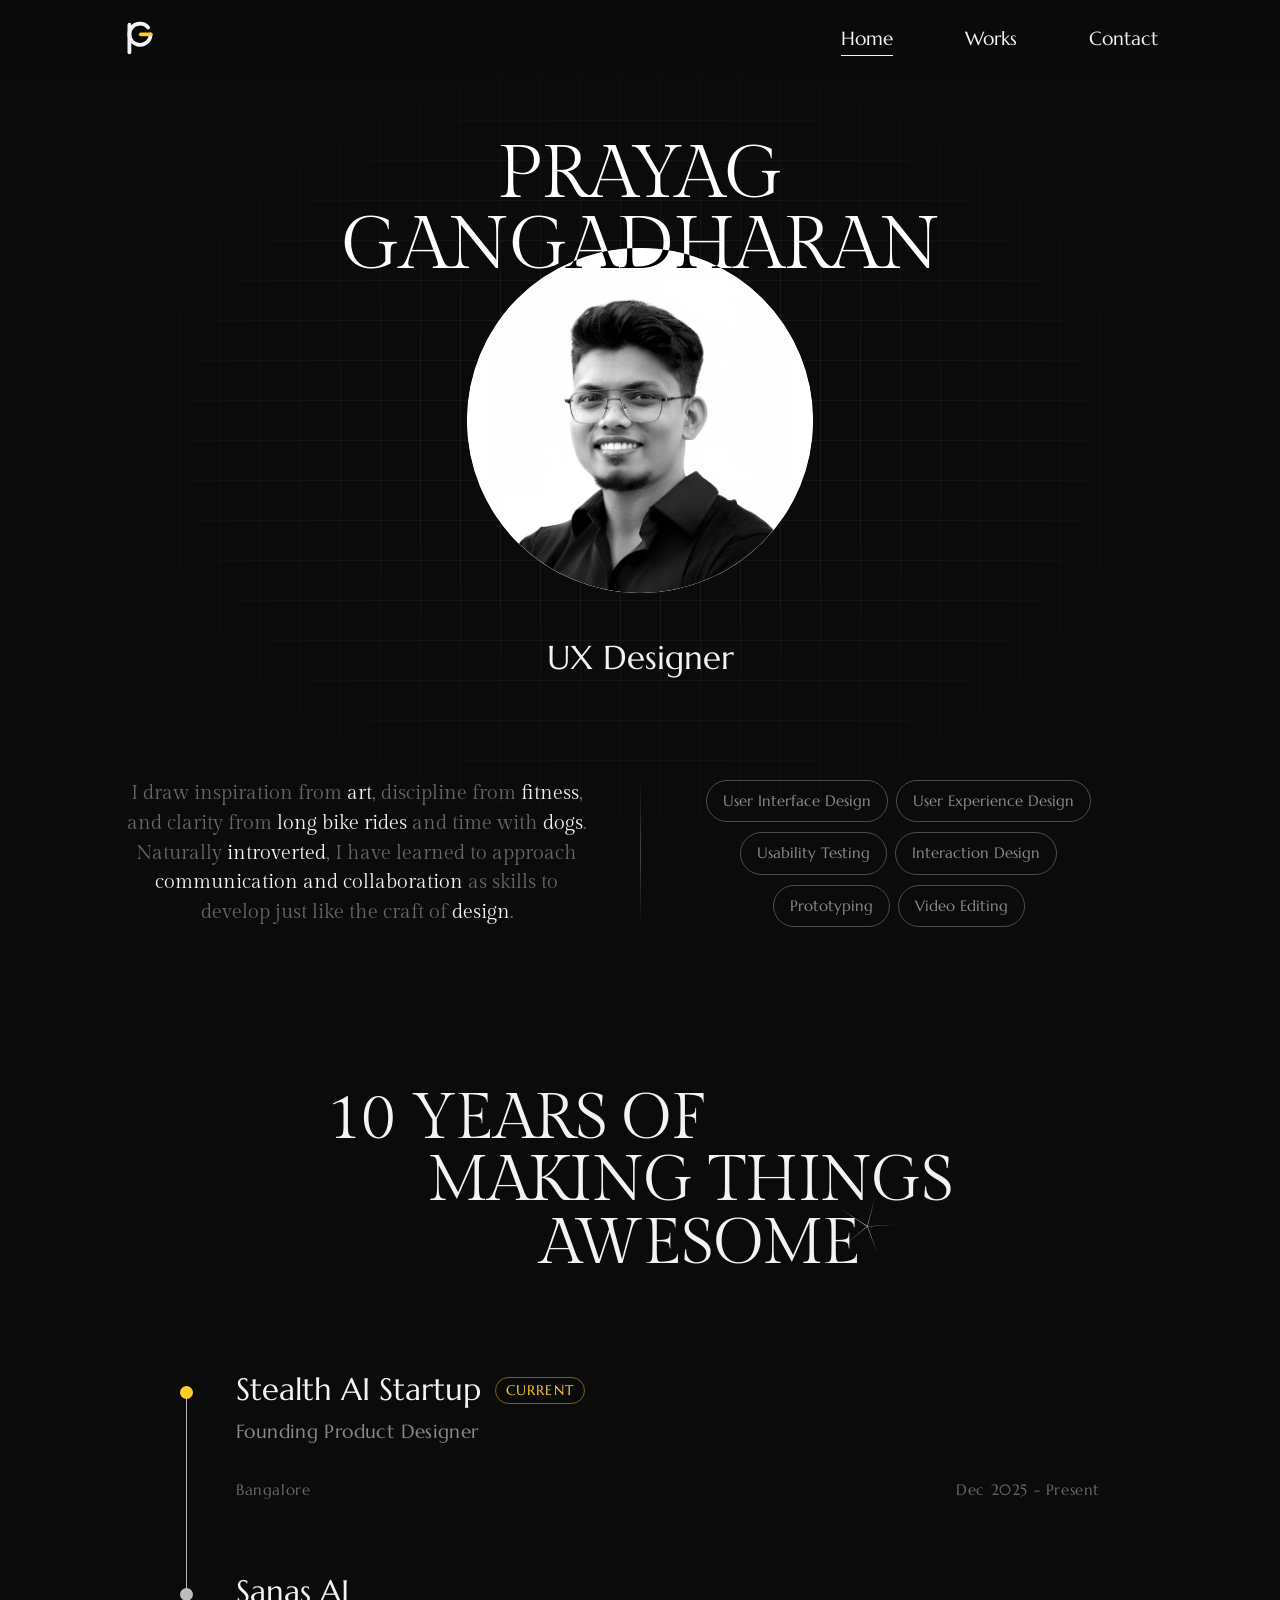
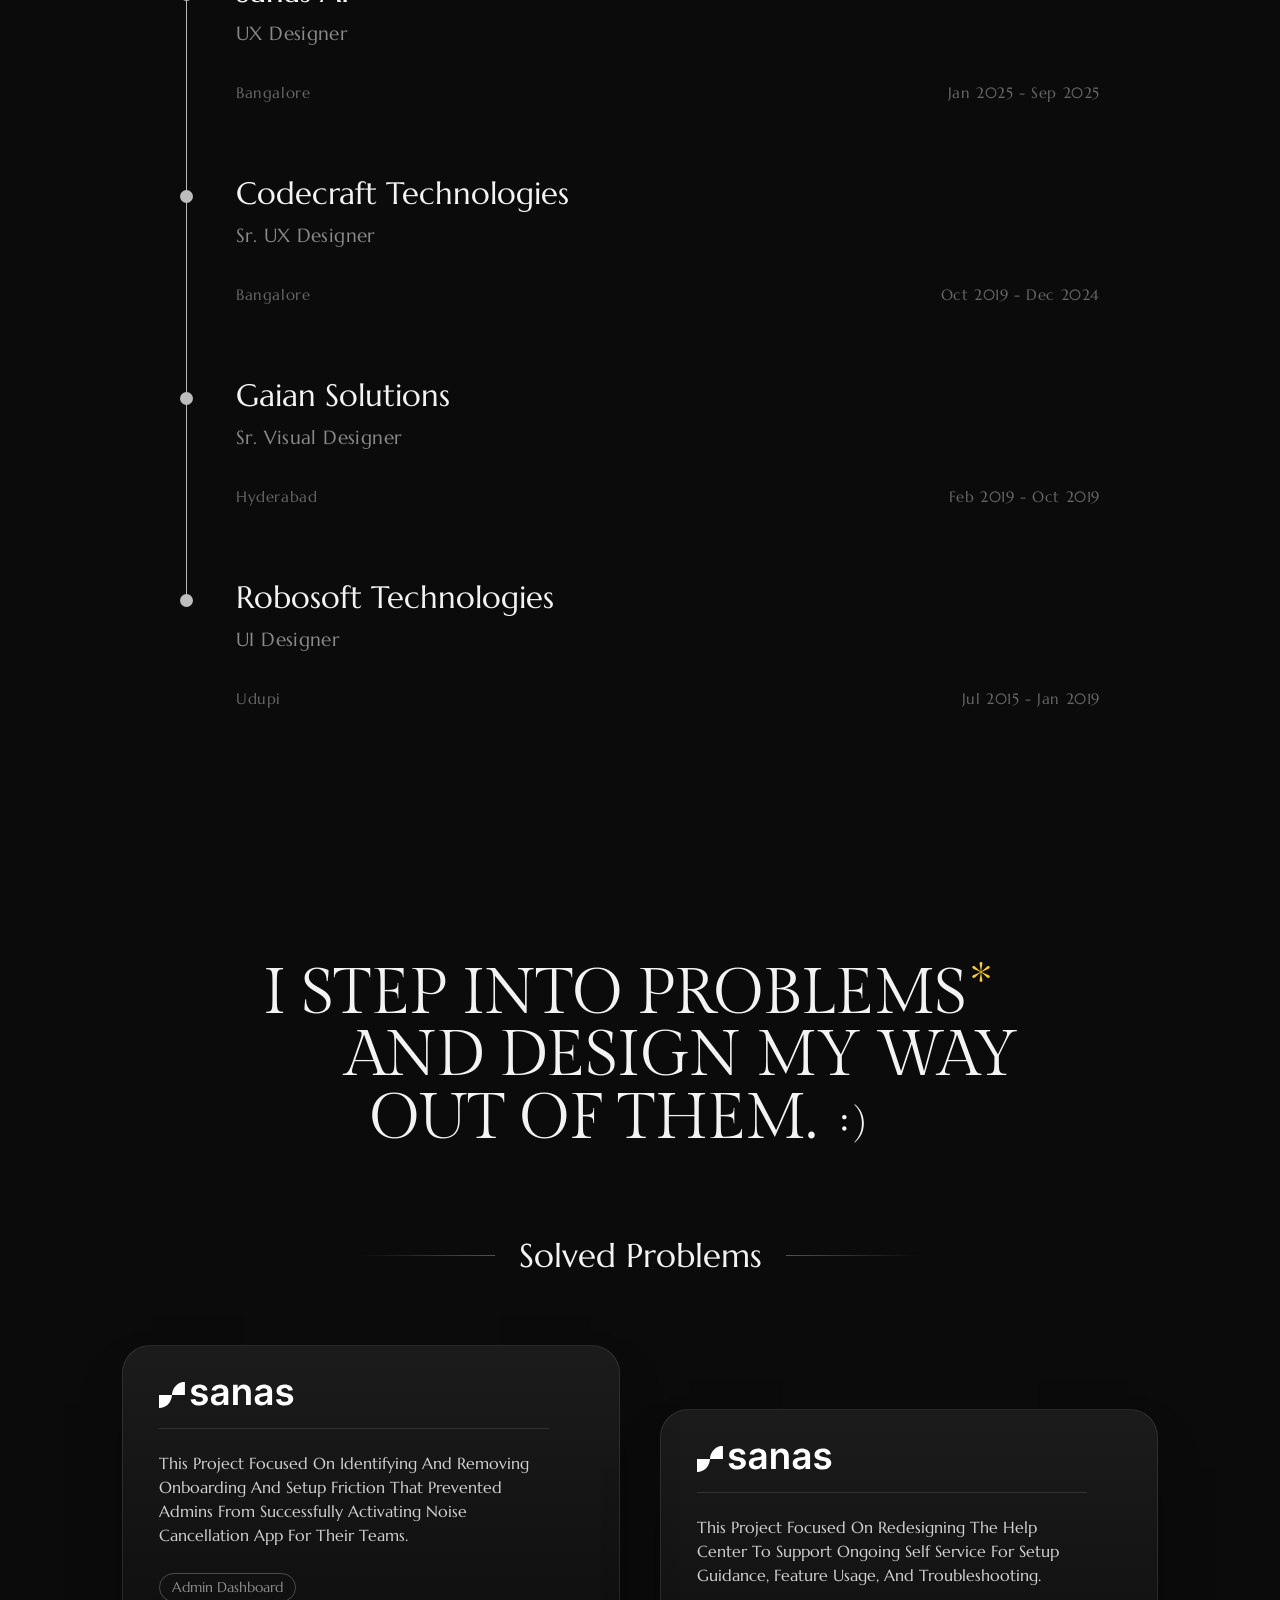
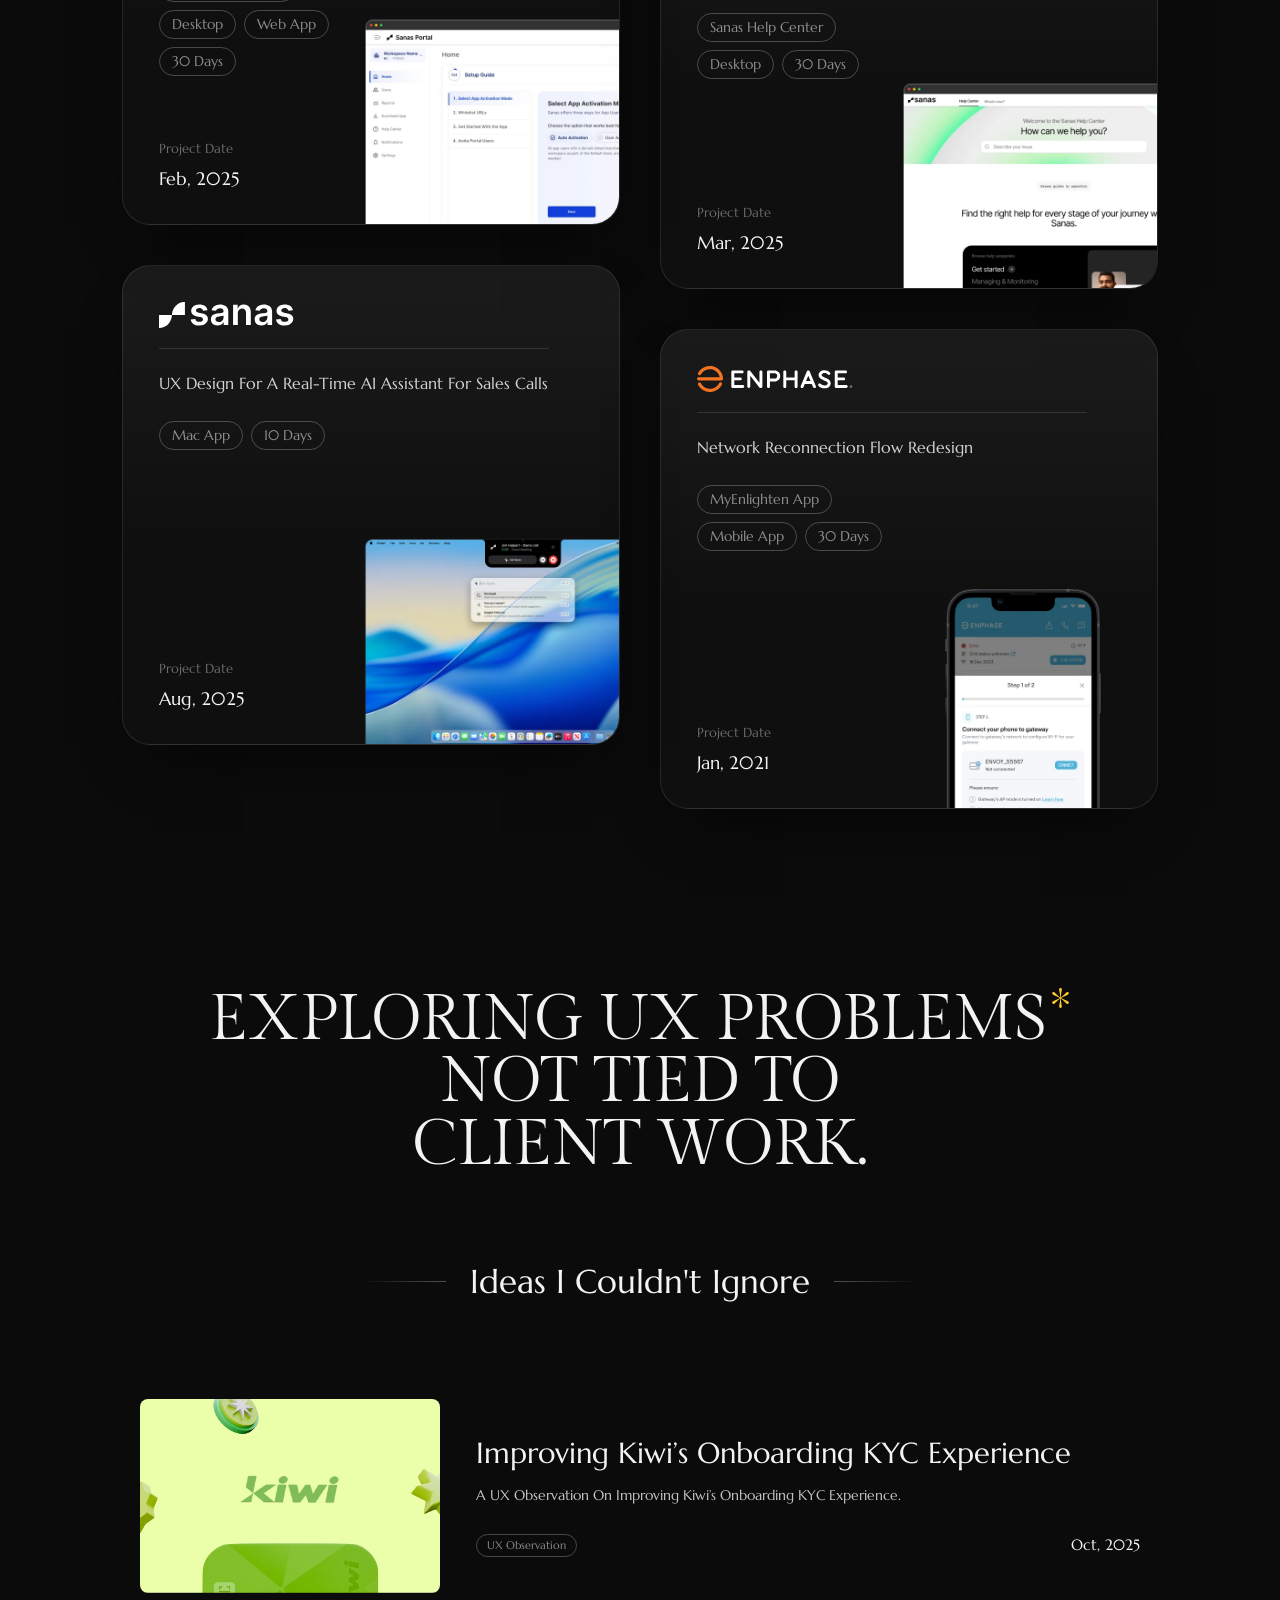
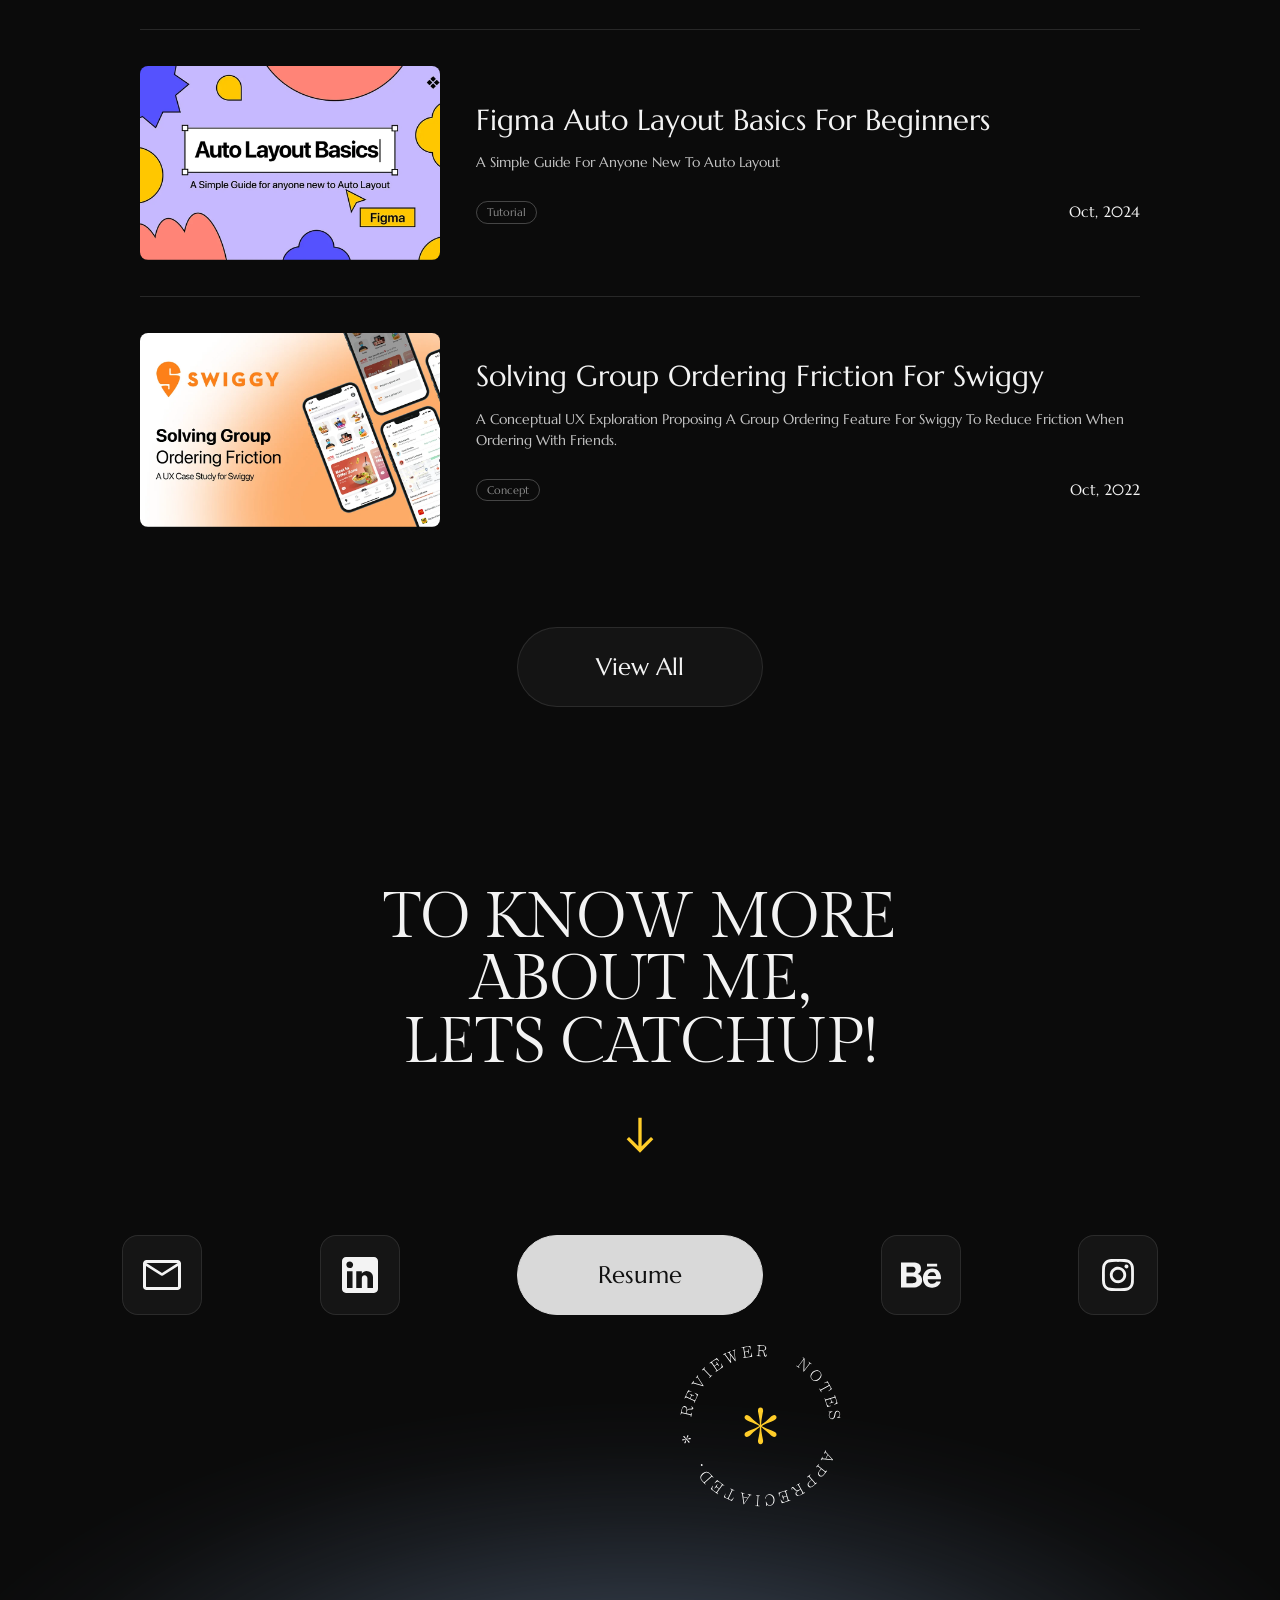
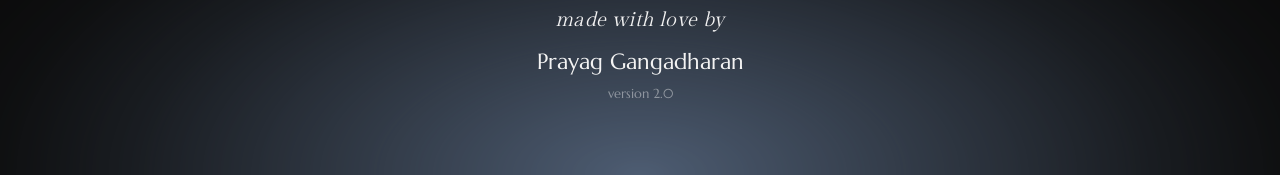
==== index.html @ b457403d "Apply Loop brand: nav logo, favicon and design tokens - Replace the "PG" text in the nav with the Lo" ====
<!DOCTYPE html>
<html lang="en">
<head>
  <meta charset="UTF-8">
  <script>document.documentElement.classList.add("js")</script>
  <meta name="viewport" content="width=device-width, initial-scale=1">
  <title>Prayag Gangadharan — UX Designer</title>
  <meta name="description" content="Prayag Gangadharan — UX designer with 10 years of experience designing AI, SaaS, energy and consumer products.">
  <meta property="og:title" content="Prayag Gangadharan — UX Designer">
  <meta property="og:description" content="I step into problems and design my way out of them.">
  <meta property="og:image" content="assets/img/profile-color.webp">
  <meta name="theme-color" content="#0b0b0b">
  <link rel="icon" href="assets/brand/favicon.svg" type="image/svg+xml">
  <link rel="icon" href="assets/brand/favicon-32.png" sizes="32x32" type="image/png">
  <link rel="apple-touch-icon" href="assets/brand/apple-touch-icon.png">
  <link rel="preconnect" href="https://fonts.googleapis.com">
  <link rel="preconnect" href="https://fonts.gstatic.com" crossorigin>
  <link rel="stylesheet" href="https://fonts.googleapis.com/css2?family=Gilda+Display&family=Marcellus&display=swap">
  <link rel="stylesheet" href="styles.css?v=11">
</head>
<body>
  <a class="skip-link" href="#main">Skip to content</a>

  <!-- ========== NAV ========== -->
  <header class="nav" id="top">
    <div class="nav__inner">
      <a class="nav__logo" href="#top" aria-label="Prayag Gangadharan, back to top"><svg viewBox="15 22.5 170 170" aria-hidden="true" focusable="false"><path class="loop" d="M138.3 57.9 A50 50 0 1 0 150 90"/><path class="bar" d="M150 90 H104"/><path class="loop" d="M50 45 V175"/></svg></a>
      <nav class="nav__links" aria-label="Primary">
        <a href="#top">Home</a>
        <a href="#works">Works</a>
        <a href="#contact">Contact</a>
      </nav>
      <button class="nav__toggle" aria-expanded="false" aria-controls="mobile-menu" aria-label="Open menu">
        <img class="icon-open" src="assets/icons/hamburger.svg" alt="" width="24" height="24">
        <img class="icon-close" src="assets/icons/close.svg" alt="" width="24" height="24">
      </button>
    </div>
    <nav class="nav__menu" id="mobile-menu" aria-label="Mobile">
      <a href="#top">Home</a>
      <a href="#works">Works</a>
      <a href="#contact">Contact</a>
    </nav>
  </header>

  <main id="main">
    <!-- ========== HERO ========== -->
    <section class="hero">
      <h1 class="hero__name"><span>Prayag</span> <span>Gangadharan</span></h1>
      <div class="hero__photo">
        <img class="photo-bw" src="assets/img/profile-bw.webp" alt="Portrait of Prayag Gangadharan" width="720" height="720">
        <img class="photo-color" src="assets/img/profile-color.webp" alt="" width="720" height="720" aria-hidden="true">
      </div>
      <p class="hero__role">UX Designer</p>

      <div class="hero__about">
        <p class="hero__bio reveal"></p>
        <ul class="hero__skills reveal" aria-label="Skills"></ul>
      </div>
    </section>

    <!-- ========== EXPERIENCE ========== -->
    <section class="experience" aria-labelledby="exp-title">
      <h2 class="display display--stagger reveal" id="exp-title">
        <span class="l1"><span class="ten">10<img class="ten__circle" src="assets/icons/circle-highlight.svg" alt="" aria-hidden="true"></span> Years of</span>
        <span class="l2">Making Things</span>
        <span class="l3">Awesome<img class="sparkle" src="assets/icons/sparkle.svg" alt="" aria-hidden="true"></span>
      </h2>

      <ol class="timeline"></ol>
    </section>

    <!-- ========== WORKS ========== -->
    <section class="works" id="works" aria-labelledby="works-title">
      <p class="display display--stagger display--problems reveal" aria-hidden="true">
        <span class="l1">I Step Into Problems<img class="asterisk" src="assets/icons/asterisk.svg" alt=""></span>
        <span class="l2">And Design My Way</span>
        <span class="l3">Out of Them. <img class="smiley" src="assets/icons/smiley.svg" alt=""></span>
      </p>

      <h2 class="section-title reveal" id="works-title">Solved Problems</h2>

      <div class="cards"></div>
    </section>

    <!-- ========== IDEAS ========== -->
    <section class="ideas" aria-labelledby="ideas-title">
      <p class="display reveal" aria-hidden="true">
        <span>Exploring UX Problems<img class="asterisk" src="assets/icons/asterisk.svg" alt=""></span>
        <span>Not Tied To</span>
        <span>Client Work.</span>
      </p>

      <h2 class="section-title reveal" id="ideas-title">Ideas I Couldn't Ignore</h2>

      <ul class="articles"></ul>

      <a class="pill pill--dark view-all reveal" href="https://medium.com/@prayagv1" target="_blank" rel="noopener">View All</a>
    </section>

    <!-- ========== CONTACT ========== -->
    <section class="contact" id="contact" aria-labelledby="contact-title">
      <h2 class="display reveal" id="contact-title">
        <span>To Know More</span>
        <span>About Me,</span>
        <span>Lets Catchup!</span>
      </h2>
      <img class="contact__arrow" src="assets/icons/arrow-down.svg" alt="" aria-hidden="true" width="50" height="105">

      <div class="contact__links reveal">
        <a class="social" href="mailto:career.prayag@gmail.com" aria-label="Email">
          <img src="assets/icons/mail.svg" alt=""><img class="hover" src="assets/icons/mail-hover.svg" alt="">
        </a>
        <a class="social" href="https://www.linkedin.com/in/prayagv1/" target="_blank" rel="noopener" aria-label="LinkedIn">
          <img src="assets/icons/linkedin.svg" alt=""><img class="hover" src="assets/icons/linkedin-hover.svg" alt="">
        </a>
        <a class="pill pill--light resume" href="assets/Prayag-Gangadharan-Resume.pdf" target="_blank" rel="noopener">Resume</a>
        <a class="social" href="https://www.behance.net/prayagv1" target="_blank" rel="noopener" aria-label="Behance">
          <img src="assets/icons/behance.svg" alt=""><img class="hover" src="assets/icons/behance-hover.svg" alt="">
        </a>
        <a class="social" href="https://www.instagram.com/prayagv1/" target="_blank" rel="noopener" aria-label="Instagram">
          <img src="assets/icons/instagram.svg" alt=""><img class="hover" src="assets/icons/instagram-hover.svg" alt="">
        </a>
      </div>

      <a class="reviewer" href="https://forms.gle/E69Ri9PVbm77tHif6" target="_blank" rel="noopener" aria-label="Leave reviewer notes">
        <img class="reviewer__ring" src="assets/icons/reviewer-notes.svg" alt="">
        <img class="reviewer__star" src="assets/icons/asterisk-badge.svg" alt="">
      </a>
    </section>
  </main>

  <!-- ========== FOOTER ========== -->
  <footer class="footer">
    <div class="footer__glow" aria-hidden="true"></div>
    <p class="footer__love">made with love by</p>
    <p class="footer__name">Prayag Gangadharan</p>
    <p class="footer__version">version 1.9</p>
  </footer>

  <script src="content/site.js?v=mwf2tlqj" defer></script>
  <script src="home.js?v=2" defer></script>
  <script src="analytics.js?v=1" defer></script>
  <script src="script.js?v=7" defer></script>
</body>
</html>
---- styles.css ----
/* ==========================================================
   Prayag Gangadharan — Portfolio
   Fonts: Gilda Display (display / serif), Marcellus (UI / body)
   ========================================================== */

/* Fonts: Gilda Display (display serif) + Marcellus (sans), free from Google Fonts — loaded in index.html */

:root {
  --bg: #0b0b0b;
  --text: #f3f3f3;
  --muted: rgba(243, 243, 243, 0.55);
  --faint: rgba(243, 243, 243, 0.4);
  --line: rgba(243, 243, 243, 0.12);
  --card: rgba(243, 243, 243, 0.04);
  --accent: #ffcd29;

  --serif: "Gilda Display", "Times New Roman", Georgia, serif;
  --sans: "Marcellus", "Optima", "Candara", "Segoe UI", sans-serif;

  --max: 1132px;
  --pad: clamp(20px, 5vw, 48px);
  --display: clamp(30px, 4.9vw, 70px);
  --ease: cubic-bezier(.22, .61, .36, 1);

  /* Brand tokens — from the Prayag Gangadharan design system */
  --label: 14px;          /* type: label */
  --radius-sm: 8px;
  --radius-md: 16px;
  --radius-icon: 24%;
  --radius-pill: 999px;
  --stroke-mark: 14;      /* Loop stroke, 64px+ */
  --stroke-mark-32: 18;   /* Loop stroke at ~32px (nav) */
}

*, *::before, *::after { box-sizing: border-box; }
html { scroll-behavior: smooth; scroll-padding-top: 90px; -webkit-text-size-adjust: 100%; }
body {
  margin: 0;
  background-color: var(--bg);
  color: var(--text);
  font-family: var(--sans);
  font-size: 16px;
  line-height: 1.5;
  -webkit-font-smoothing: antialiased;
  overflow-x: hidden;
  overflow-x: clip;
}
main { overflow-x: clip; }
img { display: block; max-width: 100%; height: auto; }
a { color: inherit; text-decoration: none; }
ul, ol { list-style: none; margin: 0; padding: 0; }
h1, h2, h3, p { margin: 0; font-weight: 400; }
:focus-visible { outline: 2px solid var(--accent); outline-offset: 4px; border-radius: var(--radius-sm); }

.skip-link {
  position: absolute; left: 16px; top: -60px; z-index: 100;
  background: var(--text); color: var(--bg); padding: 8px 14px; border-radius: var(--radius-sm);
}
.skip-link:focus { top: 16px; }

/* ---------- Shared pieces ---------- */
.display {
  font-family: var(--serif);
  font-size: var(--display);
  line-height: 1;
  text-transform: uppercase;
  text-align: center;
  letter-spacing: -0.01em;
}
.display > span { display: block; white-space: nowrap; }
.display .asterisk {
  display: inline-block;
  width: .34em; height: auto;
  vertical-align: top;
  margin: -.02em 0 0 .06em;
  animation: spin 9s linear infinite;
}

.section-title {
  display: flex; align-items: center; gap: 24px;
  max-width: 560px; margin: 0 auto;
  font-family: var(--sans);
  font-size: clamp(24px, 2.6vw, 36px);
  white-space: nowrap;
}
.section-title::before, .section-title::after {
  content: ""; flex: 1; height: 1px;
}
.section-title::before { background: linear-gradient(90deg, transparent, var(--line) 40%, rgba(243,243,243,.3)); }
.section-title::after  { background: linear-gradient(270deg, transparent, var(--line) 40%, rgba(243,243,243,.3)); }

.tags { display: flex; flex-wrap: wrap; gap: 8px; }
.tags li, .tag {
  display: inline-block;
  border: 1px solid rgba(243,243,243,.25);
  border-radius: var(--radius-pill);
  padding: 3px 12px;
  font-size: var(--label);
  color: var(--muted);
}

.pill {
  display: inline-flex; align-items: center; justify-content: center;
  height: 80px; min-width: 246px; padding: 0 40px;
  border-radius: var(--radius-pill);
  font-size: 24px;
  transition: background-color .3s var(--ease), color .3s var(--ease), border-color .3s var(--ease), transform .3s var(--ease);
}
.pill--dark  { background: rgba(243,243,243,.04); border: 1px solid rgba(243,243,243,.1); color: var(--text); }
.pill--light { background: #d9d9d9; border: 1px solid #d9d9d9; color: #111; }
.pill--dark:hover  { background: var(--text); color: #111; }
.pill--light:hover { background: rgba(243,243,243,.04); border-color: rgba(243,243,243,.1); color: var(--text); }

/* ---------- Nav ---------- */
.nav {
  position: fixed; inset: 0 0 auto 0; z-index: 50;
  background: rgba(11,11,11,.55);
  -webkit-backdrop-filter: blur(14px);
          backdrop-filter: blur(14px);
}
.nav__inner {
  max-width: var(--max); margin: 0 auto;
  display: flex; align-items: center; justify-content: space-between;
  height: 76px; padding: 0 var(--pad);
}
.nav__logo { display: inline-flex; align-items: center; line-height: 0; }
.nav__logo svg { width: 36px; height: 36px; display: block; }
.nav__logo .loop { fill: none; stroke: var(--text); stroke-width: var(--stroke-mark-32); stroke-linecap: round; }
.nav__logo .bar { fill: none; stroke: var(--accent); stroke-width: var(--stroke-mark-32); stroke-linecap: round; }
.nav__links { display: flex; gap: 72px; font-size: 19px; }
.nav__links a, .nav__menu a { position: relative; }
.nav__links a::after {
  content: ""; position: absolute; left: 0; right: 0; bottom: -4px; height: 1px;
  background: currentColor; transform: scaleX(0); transform-origin: right;
  transition: transform .35s var(--ease);
}
.nav__links a:hover::after, .nav__links a.is-active::after { transform: scaleX(1); transform-origin: left; }

.nav__toggle {
  display: none;
  background: none; border: 0; padding: 8px; margin-right: -8px; cursor: pointer;
}
.nav__toggle .icon-close { display: none; }
.nav__toggle[aria-expanded="true"] .icon-open { display: none; }
.nav__toggle[aria-expanded="true"] .icon-close { display: block; }

.nav__menu {
  display: none;
  flex-direction: column;
  padding: 4px var(--pad) 16px;
}
.nav__menu a {
  padding: 18px 0; text-align: center; font-size: 18px;
  border-bottom: 1px solid var(--line);
}
.nav__menu a:last-child { border-bottom: 0; }

/* ---------- Hero ---------- */
/* Grid backdrop: hero only, fading softly into the page on every side */
.hero::before {
  content: "";
  position: absolute; z-index: -1; pointer-events: none;
  top: 0; bottom: 0; left: 50%;
  width: 100vw; transform: translateX(-50%);
  background-image:
    linear-gradient(rgba(255,255,255,.05) 1px, transparent 1px),
    linear-gradient(90deg, rgba(255,255,255,.05) 1px, transparent 1px);
  background-size: 40px 40px;
  background-position: center top;
  -webkit-mask-image: radial-gradient(ellipse 55% 52% at 50% 42%, #000 35%, rgba(0,0,0,.4) 65%, transparent 100%);
          mask-image: radial-gradient(ellipse 55% 52% at 50% 42%, #000 35%, rgba(0,0,0,.4) 65%, transparent 100%);
}
.hero {
  position: relative; isolation: isolate;
  max-width: var(--max); margin: 0 auto;
  padding: 140px var(--pad) 120px;
  display: flex; flex-direction: column; align-items: center;
}
.hero__name {
  position: relative; z-index: 2;
  font-family: var(--serif);
  font-size: clamp(40px, 5.8vw, 84px);
  line-height: .95;
  text-transform: uppercase;
  text-align: center;
  color: #fff;
  mix-blend-mode: difference;
  pointer-events: none;
}
.hero__name span { display: block; }
.hero__photo {
  position: relative;
  width: clamp(220px, 27vw, 396px);
  aspect-ratio: 1;
  margin-top: -.55em;
  margin-top: calc(clamp(40px, 5.8vw, 84px) * -.45);
  border-radius: 50%;
  overflow: hidden;
  background: #fff;
}
.hero__photo img { position: absolute; inset: 0; width: 100%; height: 100%; object-fit: cover; }
.hero__photo .photo-color { opacity: 0; transition: opacity .6s var(--ease); }
.hero__photo:hover .photo-color { opacity: 1; }
.hero__role {
  margin-top: 40px;
  font-size: clamp(26px, 2.6vw, 36px);
}

.hero__about {
  margin-top: 96px;
  width: 100%;
  display: grid;
  grid-template-columns: 1fr 1px 1fr;
  gap: 48px;
  align-items: center;
}
.hero__about::before {
  content: ""; grid-column: 2; grid-row: 1; align-self: stretch;
  background: linear-gradient(transparent, rgba(243,243,243,.25), transparent);
}
.hero__bio {
  grid-column: 1; grid-row: 1;
  max-width: 520px; justify-self: end;
  font-family: var(--serif);
  font-size: clamp(18px, 1.6vw, 22px);
  line-height: 1.45;
  text-align: center;
  color: var(--faint);
}
.hero__bio em { font-style: normal; color: var(--text); }
.hero__skills {
  grid-column: 3; grid-row: 1;
  max-width: 420px; justify-self: start;
  display: flex; flex-wrap: wrap; justify-content: center; gap: 10px 8px;
}
.hero__skills li {
  border: 1px solid rgba(243,243,243,.28);
  border-radius: 999px;
  padding: 9px 16px;
  font-size: 15px;
  color: var(--muted);
  transition: color .3s, border-color .3s, background-color .3s;
}
.hero__skills li:hover { color: var(--text); border-color: rgba(243,243,243,.6); background: rgba(243,243,243,.04); }

/* ---------- Staggered display headlines ---------- */
.display--stagger { text-align: left; width: fit-content; max-width: none; margin: 0 auto; }
.display--stagger .l2 { padding-left: 1.6em; }
.display--stagger .l3 { padding-left: 3.4em; }
.display--problems .l2 { padding-left: 1.3em; }
.display--problems .l3 { padding-left: 1.7em; }

.ten { position: relative; display: inline-block; }
.ten img {
  position: absolute; left: 50%; top: 50%;
  width: 1.75em; max-width: none;
  transform: translate(-52%, -54%);
  pointer-events: none;
  /* revealed like a pen stroke: script.js animates --draw from 0deg to 370deg */
  --draw: 370deg;
  -webkit-mask-image: conic-gradient(from 215deg, #000 var(--draw), transparent 0);
          mask-image: conic-gradient(from 215deg, #000 var(--draw), transparent 0);
}
.sparkle {
  display: inline-block; vertical-align: top;
  width: .9em; max-width: none;
  margin: -.25em 0 0 -.3em;
  animation: twinkle 3.2s ease-in-out infinite;
}
.smiley {
  display: inline-block; vertical-align: middle;
  height: .62em; width: auto;
  margin-left: .1em;
  animation: smile 5s var(--ease) infinite;
}

/* ---------- Experience ---------- */
.experience {
  max-width: var(--max); margin: 0 auto;
  padding: 40px var(--pad) 120px;
}
.timeline {
  max-width: 920px; margin: 96px auto 0;
  padding-left: 56px;
}
.timeline__item { position: relative; padding-bottom: 72px; cursor: pointer; }
/* dot */
.timeline__item::before {
  content: ""; position: absolute; left: -56px; top: 14px; z-index: 1;
  width: 13px; height: 13px; border-radius: 50%;
  background: #bdbdbd;
}
/* line segment from this dot down to the next one (none after the last item) */
.timeline__item::after {
  content: ""; position: absolute; left: -50px; top: 20px; bottom: -20px; width: 1px;
  background: rgba(243,243,243,.75);
  transition: opacity .4s var(--ease);
}
.timeline__item:last-child::after { display: none; }
.timeline__item.is-open::after { background: linear-gradient(rgba(243,243,243,.6), rgba(243,243,243,0) 85%); }
.timeline__item--current::before {
  background: var(--accent);
  box-shadow: 0 0 0 0 rgba(255,205,41,.5);
  animation: pulse 2.4s ease-out infinite;
}
.timeline__item h3 { margin: 0; }
.timeline__toggle {
  display: inline-flex; align-items: center; gap: 14px; flex-wrap: wrap;
  padding: 0; border: 0; background: none;
  color: inherit; font: inherit; text-align: left; cursor: pointer;
}
.timeline__company {
  font-size: clamp(24px, 2.4vw, 34px);
  line-height: 1.2;
  background: linear-gradient(currentColor, currentColor) 0 100% / 0 1px no-repeat;
  transition: background-size .45s var(--ease);
}
.timeline__item:hover .timeline__company,
.timeline__item.is-open .timeline__company { background-size: 100% 1px; }
.badge-now {
  flex: none;
  font-size: var(--label); letter-spacing: .08em; text-transform: uppercase;
  color: var(--accent); border: 1px solid rgba(255,205,41,.45); border-radius: var(--radius-pill);
  padding: 2px 10px;
}
.timeline__role {
  margin-top: 8px; font-size: clamp(17px, 1.5vw, 21px); color: var(--muted); letter-spacing: .02em;
  transition: color .35s var(--ease);
}
.timeline__item:hover .timeline__role,
.timeline__item.is-open .timeline__role { color: var(--text); }
.timeline__details {
  height: 0; overflow: hidden; opacity: 0;
  transition: height .5s var(--ease), opacity .45s var(--ease);
}
.timeline__item.is-open .timeline__details { opacity: 1; }
.timeline__details-inner { padding-top: 22px; }
.timeline__details ul { list-style: disc; margin: 0; padding-left: 30px; }
.timeline__details li {
  font-size: 17px; line-height: 1.55; color: rgba(243,243,243,.6);
  padding-left: 2px; margin: 0;
}
.timeline__details li::marker { color: rgba(243,243,243,.6); font-size: .8em; }
.timeline__meta {
  display: flex; justify-content: space-between; gap: 16px;
  margin-top: 34px; font-size: 15px; color: var(--faint); letter-spacing: .04em;
}

/* ---------- Works ---------- */
.works {
  max-width: var(--max); margin: 0 auto;
  padding: 60px var(--pad) 140px;
}
.works .section-title { margin-top: 80px; }
.cards {
  margin-top: 64px;
  display: grid; grid-template-columns: 1fr 1fr; gap: 40px;
  align-items: start;
}
.cards__col { display: grid; gap: 40px; }
.cards__col--offset { padding-top: 64px; }

.card {
  position: relative;
  display: flex; flex-direction: column;
  min-height: 480px;
  padding: 36px 36px 32px;
  border-radius: 28px;
  overflow: hidden;
  background: linear-gradient(180deg, rgba(243,243,243,.07), rgba(243,243,243,.02) 60%);
  border: 1px solid rgba(243,243,243,.1);
  box-shadow: 0 30px 60px -30px rgba(0,0,0,.8);
  transition: transform .5s var(--ease), border-color .5s var(--ease);
}
.card:hover { transform: translateY(-6px); border-color: rgba(243,243,243,.22); }
.card__logo { height: 26px; width: auto; align-self: flex-start; }
.card__logo--text { height: auto; font-family: var(--serif); font-size: 22px; line-height: 26px; }
.card__logo + .card__desc { margin-top: 20px; padding-top: 22px; border-top: 1px solid var(--line); }
.card__desc { font-size: 16px; line-height: 1.5; color: rgba(243,243,243,.85); max-width: 92%; }
.card .tags { margin-top: 26px; max-width: 52%; }
.card__date { margin-top: auto; padding-top: 40px; display: flex; flex-direction: column; gap: 6px; max-width: 45%; }
.card__date span { font-size: 13px; color: var(--faint); }
.card__date strong { font-weight: 400; font-size: 18px; }
.card__shot {
  position: absolute; right: 0; bottom: 0;
  width: 54%; max-width: 320px;
  border-top-left-radius: 10px;
  transition: transform .6s var(--ease);
  transform-origin: bottom right;
}
.card:hover .card__shot { transform: scale(1.04); }

/* ---------- Ideas ---------- */
.ideas {
  max-width: var(--max); margin: 0 auto;
  padding: 40px var(--pad) 140px;
  display: flex; flex-direction: column; align-items: center;
}
.ideas .section-title { margin-top: 80px; width: 100%; }
.articles { width: 100%; max-width: 1000px; margin-top: 56px; }
.articles li + li { border-top: 1px solid var(--line); }
.article {
  display: grid; grid-template-columns: 300px 1fr; gap: 36px; align-items: center;
  padding: 36px 0;
}
.article__thumb { width: 100%; aspect-ratio: 300 / 194; object-fit: cover; border-radius: var(--radius-sm); transition: transform .6s var(--ease); }
.article:hover .article__thumb { transform: scale(1.03); }
.article__title {
  font-size: clamp(22px, 2.3vw, 34px); line-height: 1.25;
  display: inline;
  background: linear-gradient(currentColor, currentColor) 0 100% / 0 1px no-repeat;
  transition: background-size .45s var(--ease);
}
.article:hover .article__title { background-size: 100% 1px; }
.article__desc { margin-top: 14px; font-size: 14px; color: rgba(243,243,243,.8); }
.article__meta { margin-top: 28px; display: flex; justify-content: space-between; align-items: center; font-size: 15px; }
.article__meta .tag { font-size: 11px; padding: 2px 10px; }
.view-all { margin-top: 64px; }

/* ---------- Contact ---------- */
.contact {
  position: relative; z-index: 2;
  max-width: var(--max); margin: 0 auto;
  padding: 40px var(--pad) 60px;
  display: flex; flex-direction: column; align-items: center;
}
.contact__arrow { width: 40px; margin-top: 36px; animation: bob 1.8s ease-in-out infinite; }
.contact__links {
  margin-top: 40px; width: 100%;
  display: flex; align-items: center; justify-content: space-between; gap: 16px;
}
.social { position: relative; width: 80px; height: 80px; flex: none; }
.social img { position: absolute; inset: 0; width: 100%; height: 100%; transition: opacity .3s var(--ease); }
.social .hover { opacity: 0; }
.social:hover .hover, .social:focus-visible .hover { opacity: 1; }

.reviewer {
  position: absolute; z-index: 3; display: block;
  left: calc(50% + 40px); top: calc(100% - 30px);
  width: 162px; height: 162px;
}
.reviewer__ring { width: 100%; height: 100%; animation: spin 18s linear infinite; }
.reviewer__star {
  position: absolute; left: 50%; top: 50%; width: 40px;
  transform: translate(-50%, -50%);
  animation: breathe 2.6s ease-in-out infinite;
}
.reviewer:hover .reviewer__ring { animation-duration: 5s; }

/* Reviewer button on pages without the contact section (case studies) */
.reviewer-dock { position: relative; z-index: 3; max-width: var(--max); margin: 0 auto; height: 0; }
.reviewer-dock .reviewer { top: -30px; }

/* ---------- Footer ---------- */
.footer {
  position: relative; z-index: 1;
  padding: 230px var(--pad) 72px;
  text-align: center;
  overflow: hidden;
}
.footer__glow {
  position: absolute; left: 50%; bottom: -380px;
  width: min(1500px, 150vw); height: 760px;
  transform: translateX(-50%);
  /* Soft radial fade (no blur filter, so no hard edge where the blur gets clipped) */
  -webkit-mask-image: radial-gradient(closest-side, #000 0%, rgba(0,0,0,.6) 35%, rgba(0,0,0,.22) 68%, rgba(0,0,0,.06) 86%, transparent 100%);
          mask-image: radial-gradient(closest-side, #000 0%, rgba(0,0,0,.6) 35%, rgba(0,0,0,.22) 68%, rgba(0,0,0,.06) 86%, transparent 100%);
  opacity: .6;
  background: #7a93b7;
  animation: glow 15s ease-in-out infinite;
  z-index: -1;
  pointer-events: none;
}
.footer__love { font-family: var(--serif); font-style: italic; font-size: 20px; letter-spacing: .02em; }
.footer__name { margin-top: 10px; font-size: 22px; }
.footer__version { margin-top: 6px; font-size: 13px; color: rgba(243,243,243,.45); }

/* ---------- Animations ---------- */
@keyframes spin { to { transform: rotate(360deg); } }
@keyframes bob { 0%,100% { transform: translateY(0); } 50% { transform: translateY(14px); } }
@keyframes twinkle {
  0%,100% { transform: scale(1) rotate(0); opacity: 1; }
  50% { transform: scale(.7) rotate(25deg); opacity: .6; }
}
@keyframes breathe { 0%,100% { transform: translate(-50%,-50%) scale(1) rotate(0); } 50% { transform: translate(-50%,-50%) scale(.75) rotate(30deg); } }
@keyframes smile { 0%,40% { transform: rotate(0); } 50%,90% { transform: rotate(90deg); } 100% { transform: rotate(0); } }
@keyframes pulse { 0% { box-shadow: 0 0 0 0 rgba(255,205,41,.5); } 80%,100% { box-shadow: 0 0 0 12px rgba(255,205,41,0); } }
@keyframes glow {
  0%,100% { background: #7a93b7; }
  20% { background: #a79999; }
  40% { background: #c0a585; }
  60% { background: #97cb91; }
  80% { background: #3dd9b0; }
}

.js .reveal { opacity: 0; transform: translateY(28px); transition: opacity .9s var(--ease), transform .9s var(--ease); }
.js .reveal.is-visible { opacity: 1; transform: none; }

@media (prefers-reduced-motion: reduce) {
  html { scroll-behavior: auto; }
  *, *::before, *::after { animation: none !important; transition: none !important; }
  .js .reveal { opacity: 1; transform: none; }
}

/* ==========================================================
   Tablet  (≤ 1024px)
   ========================================================== */
@media (max-width: 1024px) {
  .nav__links { gap: 48px; }
  .hero__about { grid-template-columns: 1fr; gap: 40px; margin-top: 72px; }
  .hero__about::before { grid-column: 1; grid-row: 2; height: 1px; width: 70%; justify-self: center;
    background: linear-gradient(90deg, transparent, rgba(243,243,243,.3), transparent); }
  .hero__bio { grid-row: 1; justify-self: center; max-width: 620px; }
  .hero__skills { grid-column: 1; grid-row: 3; justify-self: center; max-width: 560px; }

  .cards { grid-template-columns: 1fr; gap: 32px; }
  .cards__col { gap: 32px; }
  .cards__col--offset { padding-top: 0; }
  /* order: onboarding, AI assistant, help center, enphase -> matches tablet design */
  .card { min-height: 420px; }
  .card .tags { max-width: 55%; }

  .article { grid-template-columns: 1fr; gap: 24px; }
  .article__thumb { aspect-ratio: auto; border-radius: var(--radius-sm); }
}

/* ==========================================================
   Mobile  (≤ 640px)
   ========================================================== */
@media (max-width: 640px) {
  :root { --display: clamp(24px, 7.2vw, 34px); }
  .nav__inner { height: 64px; }
  .nav__logo svg { width: 30px; height: 30px; }
  .nav__links { display: none; }
  .nav__toggle { display: block; }
  .nav.is-open { background: rgba(14,14,14,.92); border-bottom: 1px solid var(--line); border-radius: 0 0 16px 16px; }
  .nav.is-open .nav__menu { display: flex; }

  .hero { padding: 110px var(--pad) 80px; }
  .hero__name { font-size: clamp(32px, 10vw, 44px); }
  .hero__photo { width: min(62vw, 250px); margin-top: calc(clamp(32px, 10vw, 44px) * -.4); }
  .hero__role { margin-top: 28px; }
  .hero__about { margin-top: 56px; gap: 32px; }
  .hero__bio { font-size: 17px; }
  .hero__skills li { font-size: 14px; padding: 8px 14px; }

  .display > span { white-space: normal; }
  .display--stagger, .display--problems { text-align: center; width: auto; }
  .display--stagger .l2, .display--stagger .l3,
  .display--problems .l2, .display--problems .l3 { padding-left: 0; }

  .experience { padding-bottom: 80px; }
  .timeline { margin-top: 64px; padding-left: 36px; }
  .timeline__item::before { left: -36px; top: 10px; width: 11px; height: 11px; }
  .timeline__item::after { left: -31px; top: 16px; bottom: -12px; }
  .timeline__item { padding-bottom: 44px; }
  .timeline__company { font-size: 24px; }
  .badge-now { font-size: 10px; padding: 2px 8px; }
  .timeline__details li { font-size: 15px; }
  .timeline__details-inner { padding-top: 18px; }
  .timeline__details ul { padding-left: 22px; }
  .timeline__meta { flex-direction: column; gap: 4px; margin-top: 16px; }

  .works { padding-bottom: 100px; }
  .works .section-title, .ideas .section-title { margin-top: 56px; gap: 16px; }
  .card { min-height: 0; padding: 28px 20px 24px; border-radius: 22px; }
  .card__desc { max-width: none; }
  .card__shot {
    position: static; order: 3;
    width: 100%; max-width: none; margin-top: 24px;
    border-radius: var(--radius-sm); aspect-ratio: 588 / 480; object-fit: cover; object-position: left top;
  }
  .card:hover .card__shot { transform: none; }
  .card .tags { order: 4; max-width: none; margin-top: 24px; }
  .card__date { order: 5; flex-direction: row; justify-content: space-between; align-items: center; max-width: none; padding-top: 24px; }

  .articles { margin-top: 40px; }
  .article { padding: 32px 0; }
  .view-all { margin-top: 48px; background: var(--text); color: #111; height: 64px; min-width: 200px; font-size: 20px; }

  .contact__arrow { width: 32px; }
  .contact__links { display: grid; grid-template-columns: repeat(4, 50px); justify-content: space-between; row-gap: 32px; }
  .contact__links .resume { grid-column: 1 / -1; grid-row: 1; justify-self: center; height: 64px; min-width: 200px; font-size: 20px;
    background: rgba(243,243,243,.04); border-color: rgba(243,243,243,.1); color: var(--text); }
  .social { width: 50px; height: 50px; }
  .reviewer { position: relative; left: auto; right: auto; top: auto; margin: 48px auto 0; width: 120px; height: 120px; }
  .reviewer-dock { height: auto; padding: 24px 0 60px; }
  .reviewer-dock .reviewer { top: auto; margin-top: 0; }
  .footer { padding-top: 120px; }
  .footer__glow { width: 180vw; height: 520px; bottom: -260px; }
  .reviewer__star { width: 30px; }
  .contact { overflow: visible; }
  body { overflow-x: hidden; }
}

/* ---------- Back to top (all pages) ---------- */
.to-top {
  position: fixed; right: clamp(16px, 3vw, 32px); bottom: clamp(16px, 3vw, 32px); z-index: 60;
  width: 56px; height: 56px; padding: 0; border-radius: 50%;
  display: flex; align-items: center; justify-content: center;
  background: rgba(22,22,22,.85); -webkit-backdrop-filter: blur(10px); backdrop-filter: blur(10px);
  border: 1px solid rgba(243,243,243,.14); color: var(--text); cursor: pointer;
  opacity: 0; transform: translateY(16px) scale(.9); pointer-events: none;
  transition: opacity .35s var(--ease), transform .35s var(--ease), background-color .25s, border-color .25s;
}
.to-top.is-visible { opacity: 1; transform: none; pointer-events: auto; }
.to-top:hover { background: var(--text); color: #111; border-color: var(--text); }
.to-top:hover .to-top__arrow { transform: translateY(-3px); }
.to-top__arrow { transition: transform .3s var(--ease); }
.to-top__ring { position: absolute; inset: -1px; width: calc(100% + 2px); height: calc(100% + 2px); transform: rotate(-90deg); pointer-events: none; }
.to-top__ring circle { fill: none; stroke: var(--accent); stroke-width: 2; stroke-linecap: round; transition: stroke-dashoffset .15s linear; }
@media (max-width: 640px) { .to-top { width: 48px; height: 48px; } }
@media (prefers-reduced-motion: reduce) { .to-top, .to-top__arrow { transition: none; } }

/* ---------- Resume request popup ---------- */
.rq { position: fixed; inset: 0; z-index: 200; display: grid; place-items: center; padding: 20px; background: rgba(0,0,0,0); transition: background .25s var(--ease); }
.rq.is-in { background: rgba(0,0,0,.7); }
.rq__panel { position: relative; width: 100%; max-width: 520px; max-height: calc(100vh - 40px); overflow-y: auto; border-radius: 24px; background: #141414; border: 1px solid rgba(243,243,243,.14); box-shadow: 0 30px 80px rgba(0,0,0,.6); opacity: 0; transform: translateY(16px) scale(.98); transition: opacity .25s var(--ease), transform .25s var(--ease); }
.rq.is-in .rq__panel { opacity: 1; transform: none; }
.rq__body { padding: 40px; display: flex; flex-direction: column; gap: 14px; }
.rq__close { position: absolute; top: 14px; right: 14px; width: 40px; height: 40px; border-radius: 50%; border: 1px solid rgba(243,243,243,.18); background: none; color: var(--text); font-size: 22px; line-height: 1; cursor: pointer; }
.rq__close:hover { border-color: rgba(243,243,243,.45); }
.rq__eyebrow { margin: 0; font-size: var(--label); letter-spacing: .14em; text-transform: uppercase; color: var(--accent); }
.rq__title { margin: 0; font-family: var(--serif); font-weight: 400; font-size: 34px; line-height: 1.15; }
.rq__lead { margin: 0; line-height: 1.6; color: rgba(243,243,243,.72); }
.rq__lead b { font-weight: 400; color: var(--text); }
.rq__form { display: flex; flex-direction: column; gap: 14px; margin-top: 8px; }
.rq__field { display: flex; flex-direction: column; gap: 8px; font-size: var(--label); letter-spacing: .08em; text-transform: uppercase; color: rgba(243,243,243,.6); }
.rq__field em { font-style: normal; text-transform: none; letter-spacing: 0; color: rgba(243,243,243,.4); }
.rq__field input, .rq__field textarea { font: inherit; font-size: 16px; letter-spacing: 0; text-transform: none; color: var(--text); background: #0e0e0e; border: 1px solid rgba(243,243,243,.2); border-radius: 12px; padding: 13px 14px; outline: none; transition: border-color .2s; resize: vertical; }
.rq__field input:focus, .rq__field textarea:focus { border-color: var(--accent); }
.rq__hp { position: absolute; left: -9999px; width: 1px; height: 1px; overflow: hidden; }
.rq__error { margin: 0; font-size: 14px; color: #ff7a7e; }
.rq__send { align-self: flex-start; margin-top: 6px; height: 52px; padding: 0 28px; font-size: 16px; cursor: pointer; }
.rq-dl__acts .pill { height: 52px; padding: 0 26px; font-size: 16px; }
.rq__send[disabled] { opacity: .6; cursor: default; }
.rq__small { margin: 0; font-size: 12px; color: rgba(243,243,243,.45); }
.rq__done { width: 56px; height: 56px; border-radius: 50%; display: grid; place-items: center; font-size: 26px; color: #111; background: var(--accent); }
html.rq-open { overflow: hidden; }
@media (max-width: 560px) { .rq { align-items: end; padding: 0; } .rq__panel { max-width: none; border-radius: 24px 24px 0 0; max-height: 92vh; } .rq__body { padding: 32px 22px 28px; } .rq__title { font-size: 28px; } }

/* ---------- Private resume download page ---------- */
.rq-page { min-height: 100vh; position: relative; overflow: hidden; }
.rq-dl { min-height: 100vh; display: flex; flex-direction: column; align-items: center; justify-content: center; gap: 40px; padding: 40px 20px; position: relative; z-index: 1; }
.rq-dl .nav__logo { position: absolute; top: 28px; left: 50%; transform: translateX(-50%); }
.rq-dl__card { width: 100%; max-width: 560px; padding: 44px; border-radius: 28px; border: 1px solid rgba(243,243,243,.14); background: rgba(14,14,14,.75); -webkit-backdrop-filter: blur(16px); backdrop-filter: blur(16px); display: flex; flex-direction: column; gap: 16px; text-align: center; align-items: center; }
.rq-dl__acts { display: flex; gap: 12px; flex-wrap: wrap; justify-content: center; margin-top: 8px; }
.rq-page .footer__glow { position: fixed; z-index: 0; }
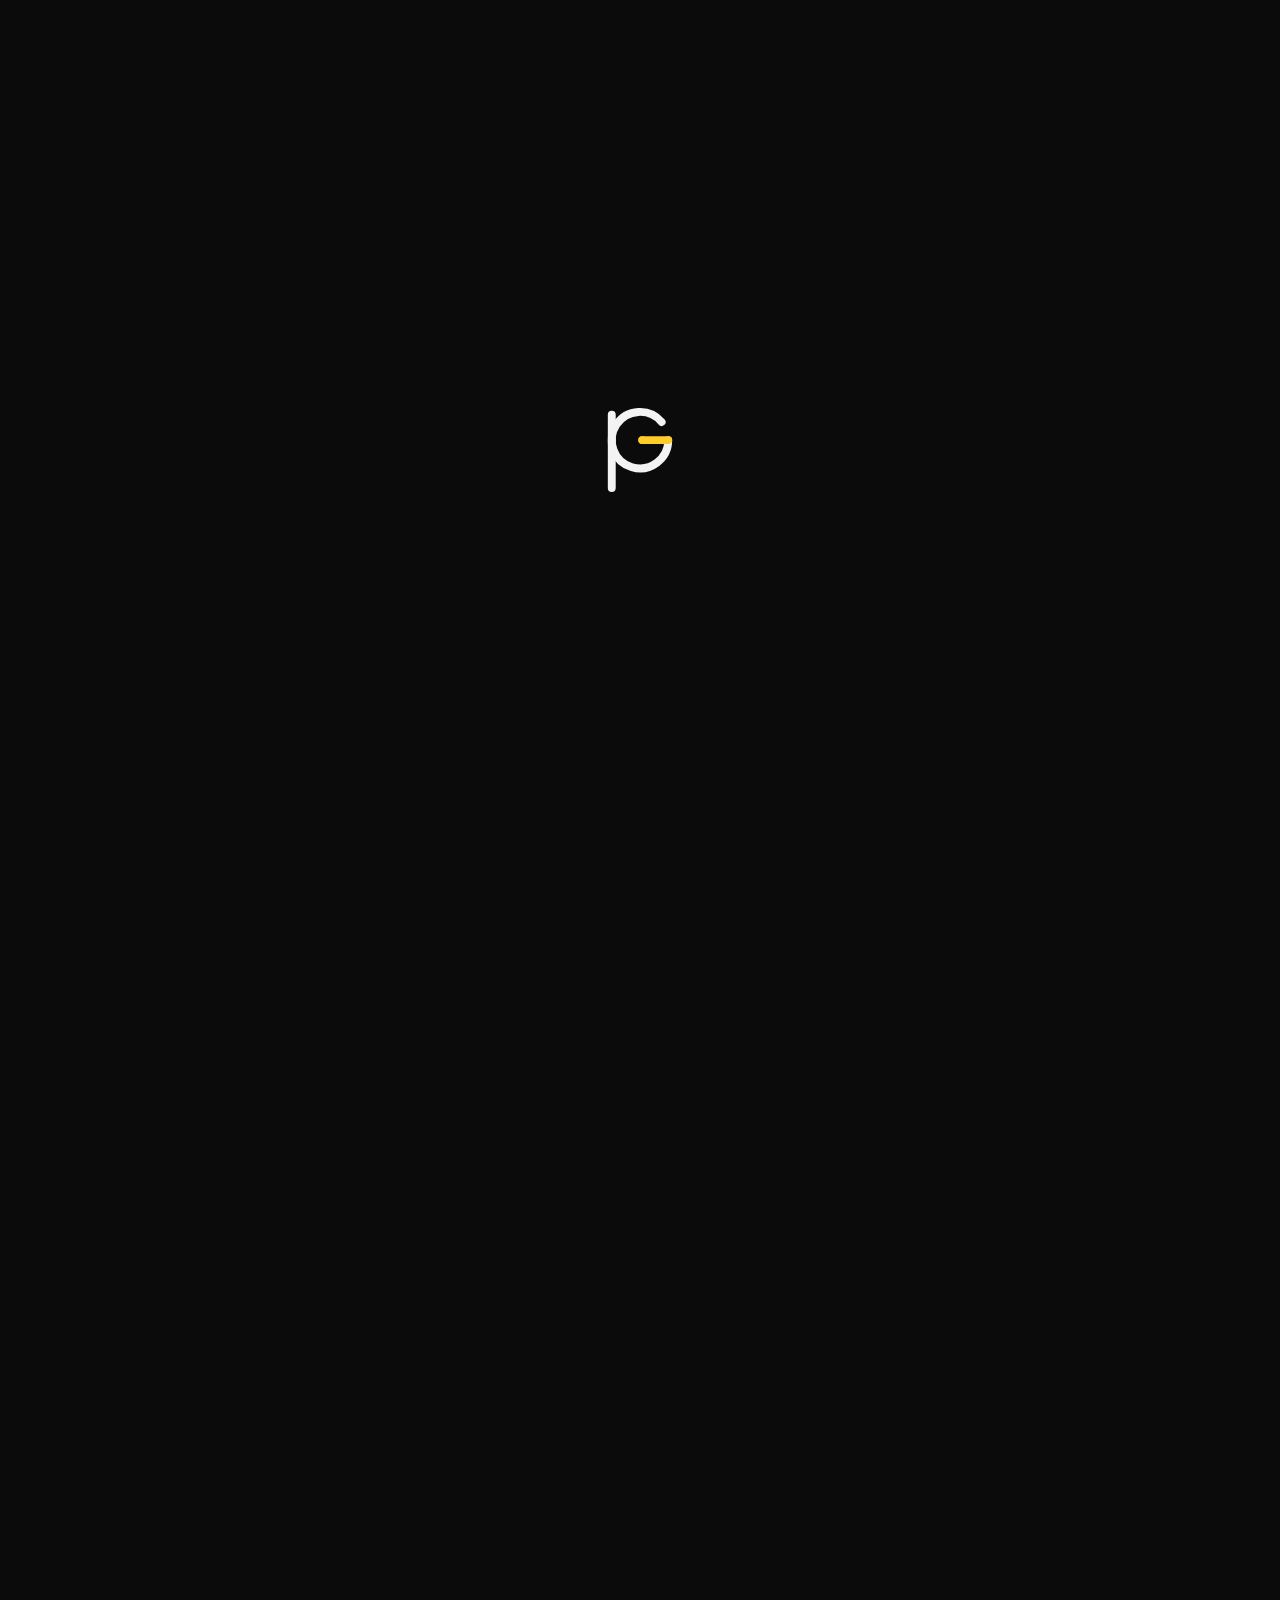
==== commit 0f83e1be: "Update case study thumbnails and enlarge them on cards Co-Authored-By: Claude Opus 5.5 <noreply@anth" ====
--- a/index.html
+++ b/index.html
@@ -13,10 +13,12 @@
   <link rel="icon" href="assets/brand/favicon.svg" type="image/svg+xml">
   <link rel="icon" href="assets/brand/favicon-32.png" sizes="32x32" type="image/png">
   <link rel="apple-touch-icon" href="assets/brand/apple-touch-icon.png">
+  <link rel="stylesheet" href="assets/brand/loader.css?v=3">
+  <script src="assets/brand/loader.js?v=3"></script>
   <link rel="preconnect" href="https://fonts.googleapis.com">
   <link rel="preconnect" href="https://fonts.gstatic.com" crossorigin>
   <link rel="stylesheet" href="https://fonts.googleapis.com/css2?family=Gilda+Display&family=Marcellus&display=swap">
-  <link rel="stylesheet" href="styles.css?v=11">
+  <link rel="stylesheet" href="styles.css?v=12">
 </head>
 <body>
   <a class="skip-link" href="#main">Skip to content</a>
--- a/assets/brand/loader.css
+++ b/assets/brand/loader.css
@@ -0,0 +1,52 @@
+/* PG Loop splash screen.
+   1 · The bowl of the G draws, a yellow light leading the pen; the light slides into the
+       centre of the G and becomes a yellow dot.
+   2 · Still loading? The dot pulses inside the open bowl. The G is not completed yet.
+   3 · Loaded: the dot stretches out into the bar (the G is complete), then the p tail grows. */
+html.pg-loading { background: #0b0b0b; }
+html.pg-loading body { visibility: hidden; }
+.pg-loader {
+  position: fixed; inset: 0; z-index: 9999;
+  display: grid; place-items: center;
+  background: #0b0b0b; visibility: visible;
+  transition: opacity .5s ease, visibility .5s;
+}
+.pg-loader svg { width: 96px; height: 96px; overflow: visible; transition: transform .5s cubic-bezier(.65,0,.35,1); }
+.pg-loader.is-done { opacity: 0; visibility: hidden; }
+.pg-loader.is-done svg { transform: scale(.7); }
+.pg-loader path { fill: none; stroke-width: 14; stroke-linecap: round; }
+.pl-arc, .pl-up, .pl-down { stroke: #f3f3f3; }
+.pl-bar, .pl-tip { stroke: #ffcd29; }
+.pl-dot { fill: #ffcd29; opacity: 0; transform-box: fill-box; transform-origin: center; }
+
+.pl-arc  { stroke-dasharray: 281; stroke-dashoffset: 281; }
+.pl-tip  { stroke-dasharray: 40 700; stroke-dashoffset: 40; }
+.pl-bar  { stroke-dasharray: 47; stroke-dashoffset: 47; }
+.pl-up   { stroke-dasharray: 46; stroke-dashoffset: 46; }
+.pl-down { stroke-dasharray: 86; stroke-dashoffset: 86; }
+
+/* 1 · bowl draws (eases in); the yellow light leads it, then glides into the centre and becomes the dot */
+.pg-loader.is-forming .pl-arc { animation: plDraw 1.04s cubic-bezier(.4,0,.667,.5) forwards; }
+.pg-loader.is-forming .pl-tip { animation: plTip 1.3s forwards; }
+.pg-loader.is-forming .pl-dot { animation: plShow .01s linear 1.28s forwards; }
+/* 2 · still loading: the dot breathes inside the open G */
+.pg-loader.is-waiting .pl-tip { opacity: 0; }
+.pg-loader.is-waiting .pl-dot { opacity: 1; animation: plPulse 1.1s ease-in-out infinite; }
+/* 3 · loaded: the dot stretches into the bar, then the p tail grows up and down from the bowl's edge */
+.pg-loader.is-finishing .pl-tip { opacity: 0; }
+.pg-loader.is-finishing .pl-dot { opacity: 1; animation: none; transform: none; }
+.pg-loader.is-finishing .pl-bar { animation: plDraw .26s cubic-bezier(.45,0,.55,1) forwards; }
+.pg-loader.is-finishing .pl-up, .pg-loader.is-finishing .pl-down { animation: plDraw .49s cubic-bezier(.333,.5,.6,1) .26s forwards; }
+
+@keyframes plDraw  { to { stroke-dashoffset: 0; } }
+@keyframes plShow  { to { opacity: 1; } }
+@keyframes plTip {
+  0%   { stroke-dasharray: 40 700;   stroke-dashoffset: 40;   animation-timing-function: cubic-bezier(.4,0,.667,.5); }
+  80%  { stroke-dasharray: 40 700;   stroke-dashoffset: -241; animation-timing-function: cubic-bezier(.2,.6,.3,1); }
+  100% { stroke-dasharray: .01 700;  stroke-dashoffset: -327; }
+}
+@keyframes plPulse { 0%, 100% { transform: scale(1); opacity: 1; } 50% { transform: scale(1.45); opacity: .55; } }
+
+/* Reduced motion: the still mark, then a quick fade */
+.pg-loader.is-still path { stroke-dashoffset: 0 !important; animation: none !important; }
+.pg-loader.is-still .pl-tip, .pg-loader.is-still .pl-dot { display: none; }
--- a/styles.css
+++ b/styles.css
@@ -383,7 +383,7 @@
 .card__date strong { font-weight: 400; font-size: 18px; }
 .card__shot {
   position: absolute; right: 0; bottom: 0;
-  width: 54%; max-width: 320px;
+  width: 58%; max-width: 360px;
   border-top-left-radius: 10px;
   transition: transform .6s var(--ease);
   transform-origin: bottom right;
@@ -517,7 +517,7 @@
   .cards__col { gap: 32px; }
   .cards__col--offset { padding-top: 0; }
   /* order: onboarding, AI assistant, help center, enphase -> matches tablet design */
-  .card { min-height: 420px; }
+  .card { min-height: 520px; }
   .card .tags { max-width: 55%; }
 
   .article { grid-template-columns: 1fr; gap: 24px; }
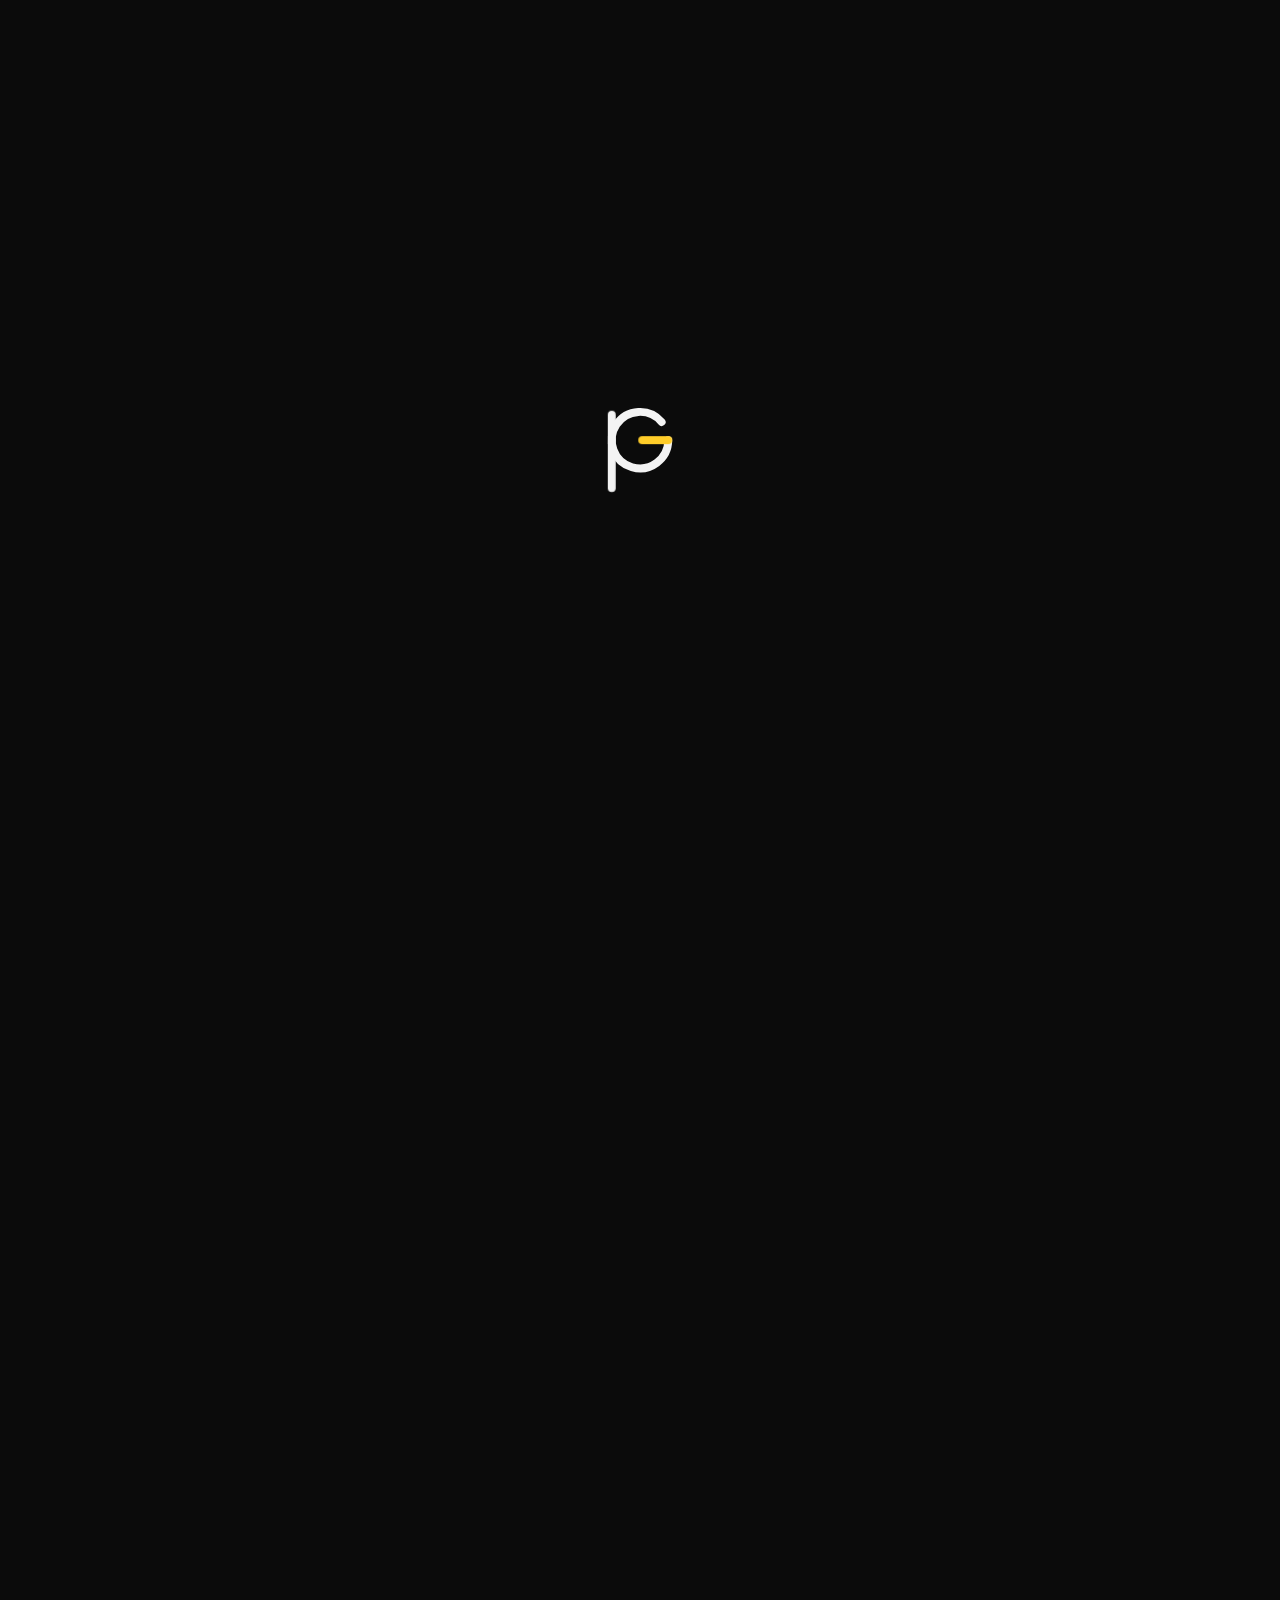
==== commit d16bfcbc: "Splash: form the G, wind into a dot, repeat until loaded, then the p The G forms (bowl with a yellow" ====
--- a/index.html
+++ b/index.html
@@ -13,8 +13,8 @@
   <link rel="icon" href="assets/brand/favicon.svg" type="image/svg+xml">
   <link rel="icon" href="assets/brand/favicon-32.png" sizes="32x32" type="image/png">
   <link rel="apple-touch-icon" href="assets/brand/apple-touch-icon.png">
-  <link rel="stylesheet" href="assets/brand/loader.css?v=3">
-  <script src="assets/brand/loader.js?v=3"></script>
+  <link rel="stylesheet" href="assets/brand/loader.css?v=5">
+  <script src="assets/brand/loader.js?v=5"></script>
   <link rel="preconnect" href="https://fonts.googleapis.com">
   <link rel="preconnect" href="https://fonts.gstatic.com" crossorigin>
   <link rel="stylesheet" href="https://fonts.googleapis.com/css2?family=Gilda+Display&family=Marcellus&display=swap">
--- a/assets/brand/loader.css
+++ b/assets/brand/loader.css
@@ -1,8 +1,7 @@
-/* PG Loop splash screen.
-   1 · The bowl of the G draws, a yellow light leading the pen; the light slides into the
-       centre of the G and becomes a yellow dot.
-   2 · Still loading? The dot pulses inside the open bowl. The G is not completed yet.
-   3 · Loaded: the dot stretches out into the bar (the G is complete), then the p tail grows. */
+/* PG Loop splash screen (animated by loader.js).
+   The G forms (bowl, then yellow bar). While the page is still loading it winds back into a
+   yellow dot at its centre and forms again, over and over. Once loaded, the G stays complete,
+   the p tail grows and the splash fades. */
 html.pg-loading { background: #0b0b0b; }
 html.pg-loading body { visibility: hidden; }
 .pg-loader {
@@ -18,35 +17,11 @@
 .pl-arc, .pl-up, .pl-down { stroke: #f3f3f3; }
 .pl-bar, .pl-tip { stroke: #ffcd29; }
 .pl-dot { fill: #ffcd29; opacity: 0; transform-box: fill-box; transform-origin: center; }
-
 .pl-arc  { stroke-dasharray: 281; stroke-dashoffset: 281; }
-.pl-tip  { stroke-dasharray: 40 700; stroke-dashoffset: 40; }
-.pl-bar  { stroke-dasharray: 47; stroke-dashoffset: 47; }
+.pl-tip  { stroke-dasharray: 40 700; stroke-dashoffset: 40; opacity: 0; }
+.pl-bar  { stroke-dasharray: 47 120; stroke-dashoffset: 47; }
 .pl-up   { stroke-dasharray: 46; stroke-dashoffset: 46; }
 .pl-down { stroke-dasharray: 86; stroke-dashoffset: 86; }
-
-/* 1 · bowl draws (eases in); the yellow light leads it, then glides into the centre and becomes the dot */
-.pg-loader.is-forming .pl-arc { animation: plDraw 1.04s cubic-bezier(.4,0,.667,.5) forwards; }
-.pg-loader.is-forming .pl-tip { animation: plTip 1.3s forwards; }
-.pg-loader.is-forming .pl-dot { animation: plShow .01s linear 1.28s forwards; }
-/* 2 · still loading: the dot breathes inside the open G */
-.pg-loader.is-waiting .pl-tip { opacity: 0; }
-.pg-loader.is-waiting .pl-dot { opacity: 1; animation: plPulse 1.1s ease-in-out infinite; }
-/* 3 · loaded: the dot stretches into the bar, then the p tail grows up and down from the bowl's edge */
-.pg-loader.is-finishing .pl-tip { opacity: 0; }
-.pg-loader.is-finishing .pl-dot { opacity: 1; animation: none; transform: none; }
-.pg-loader.is-finishing .pl-bar { animation: plDraw .26s cubic-bezier(.45,0,.55,1) forwards; }
-.pg-loader.is-finishing .pl-up, .pg-loader.is-finishing .pl-down { animation: plDraw .49s cubic-bezier(.333,.5,.6,1) .26s forwards; }
-
-@keyframes plDraw  { to { stroke-dashoffset: 0; } }
-@keyframes plShow  { to { opacity: 1; } }
-@keyframes plTip {
-  0%   { stroke-dasharray: 40 700;   stroke-dashoffset: 40;   animation-timing-function: cubic-bezier(.4,0,.667,.5); }
-  80%  { stroke-dasharray: 40 700;   stroke-dashoffset: -241; animation-timing-function: cubic-bezier(.2,.6,.3,1); }
-  100% { stroke-dasharray: .01 700;  stroke-dashoffset: -327; }
-}
-@keyframes plPulse { 0%, 100% { transform: scale(1); opacity: 1; } 50% { transform: scale(1.45); opacity: .55; } }
-
 /* Reduced motion: the still mark, then a quick fade */
-.pg-loader.is-still path { stroke-dashoffset: 0 !important; animation: none !important; }
+.pg-loader.is-still path { stroke-dashoffset: 0; }
 .pg-loader.is-still .pl-tip, .pg-loader.is-still .pl-dot { display: none; }
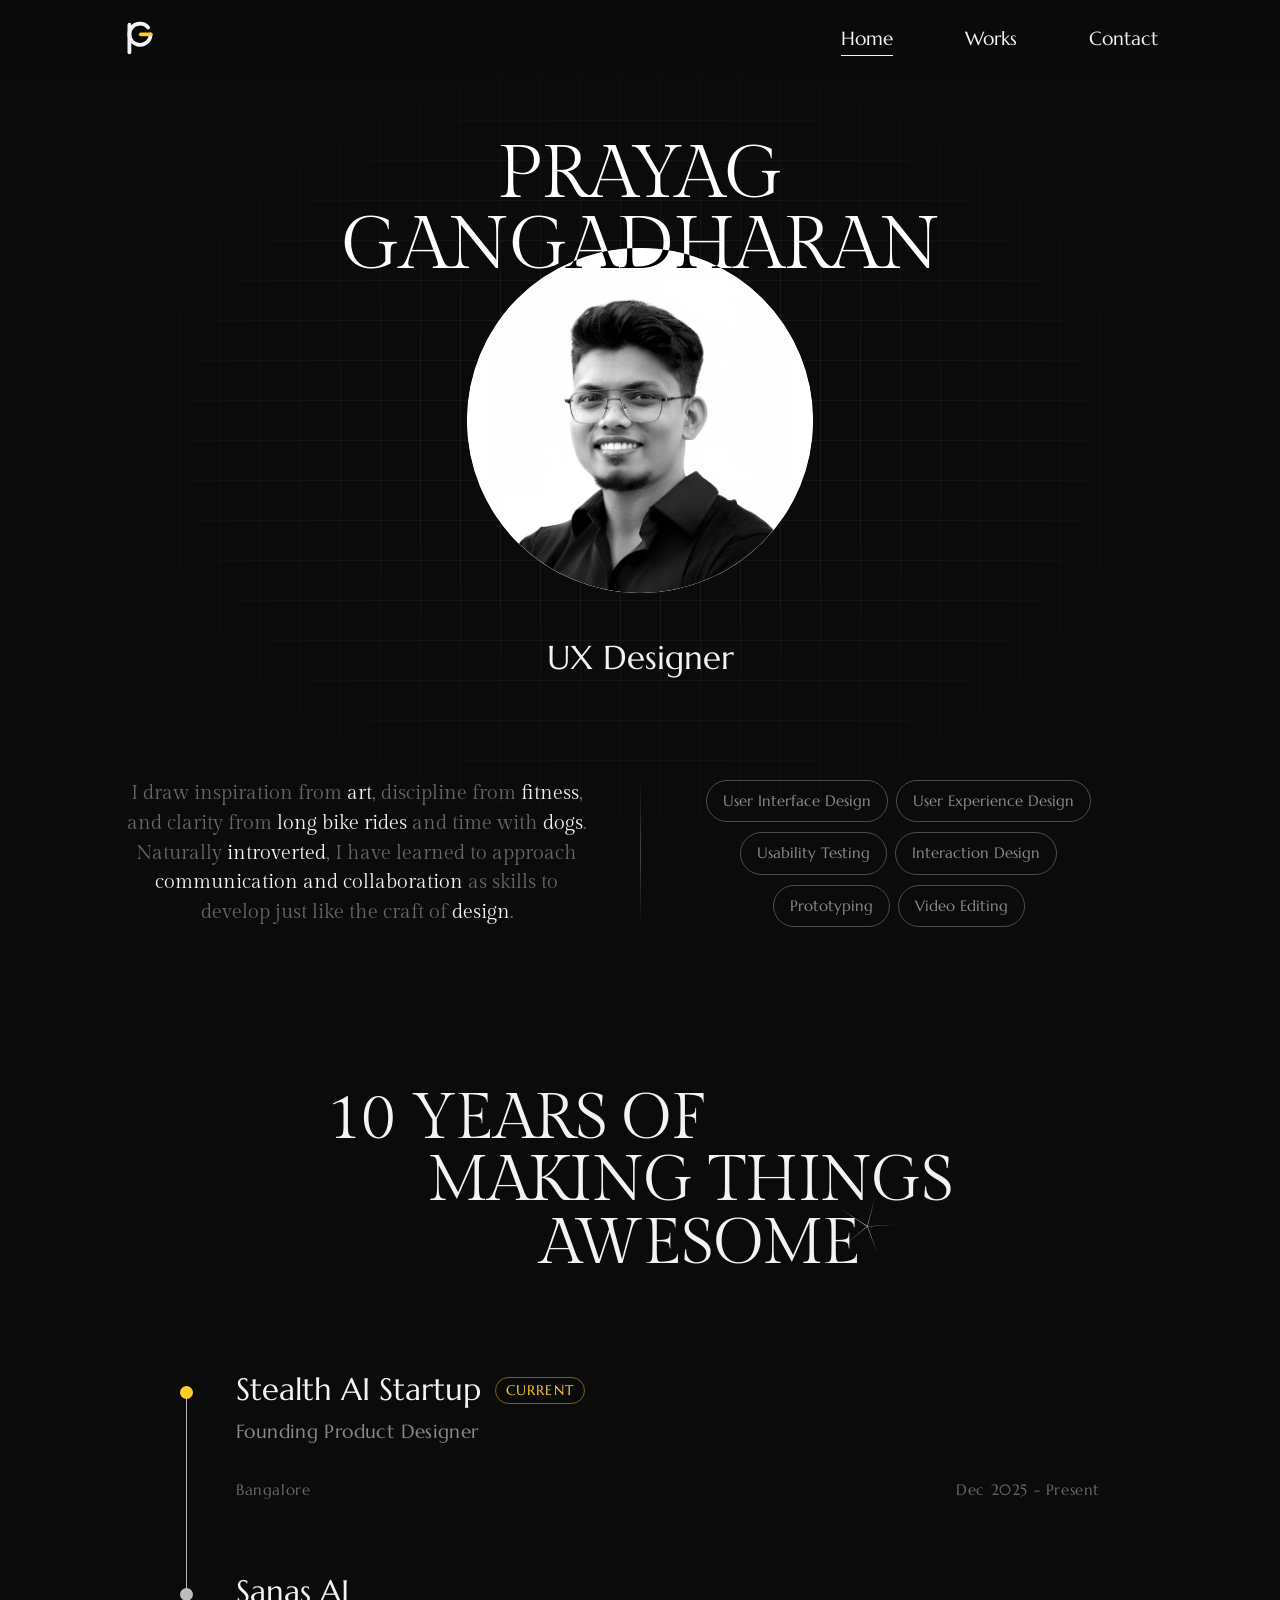
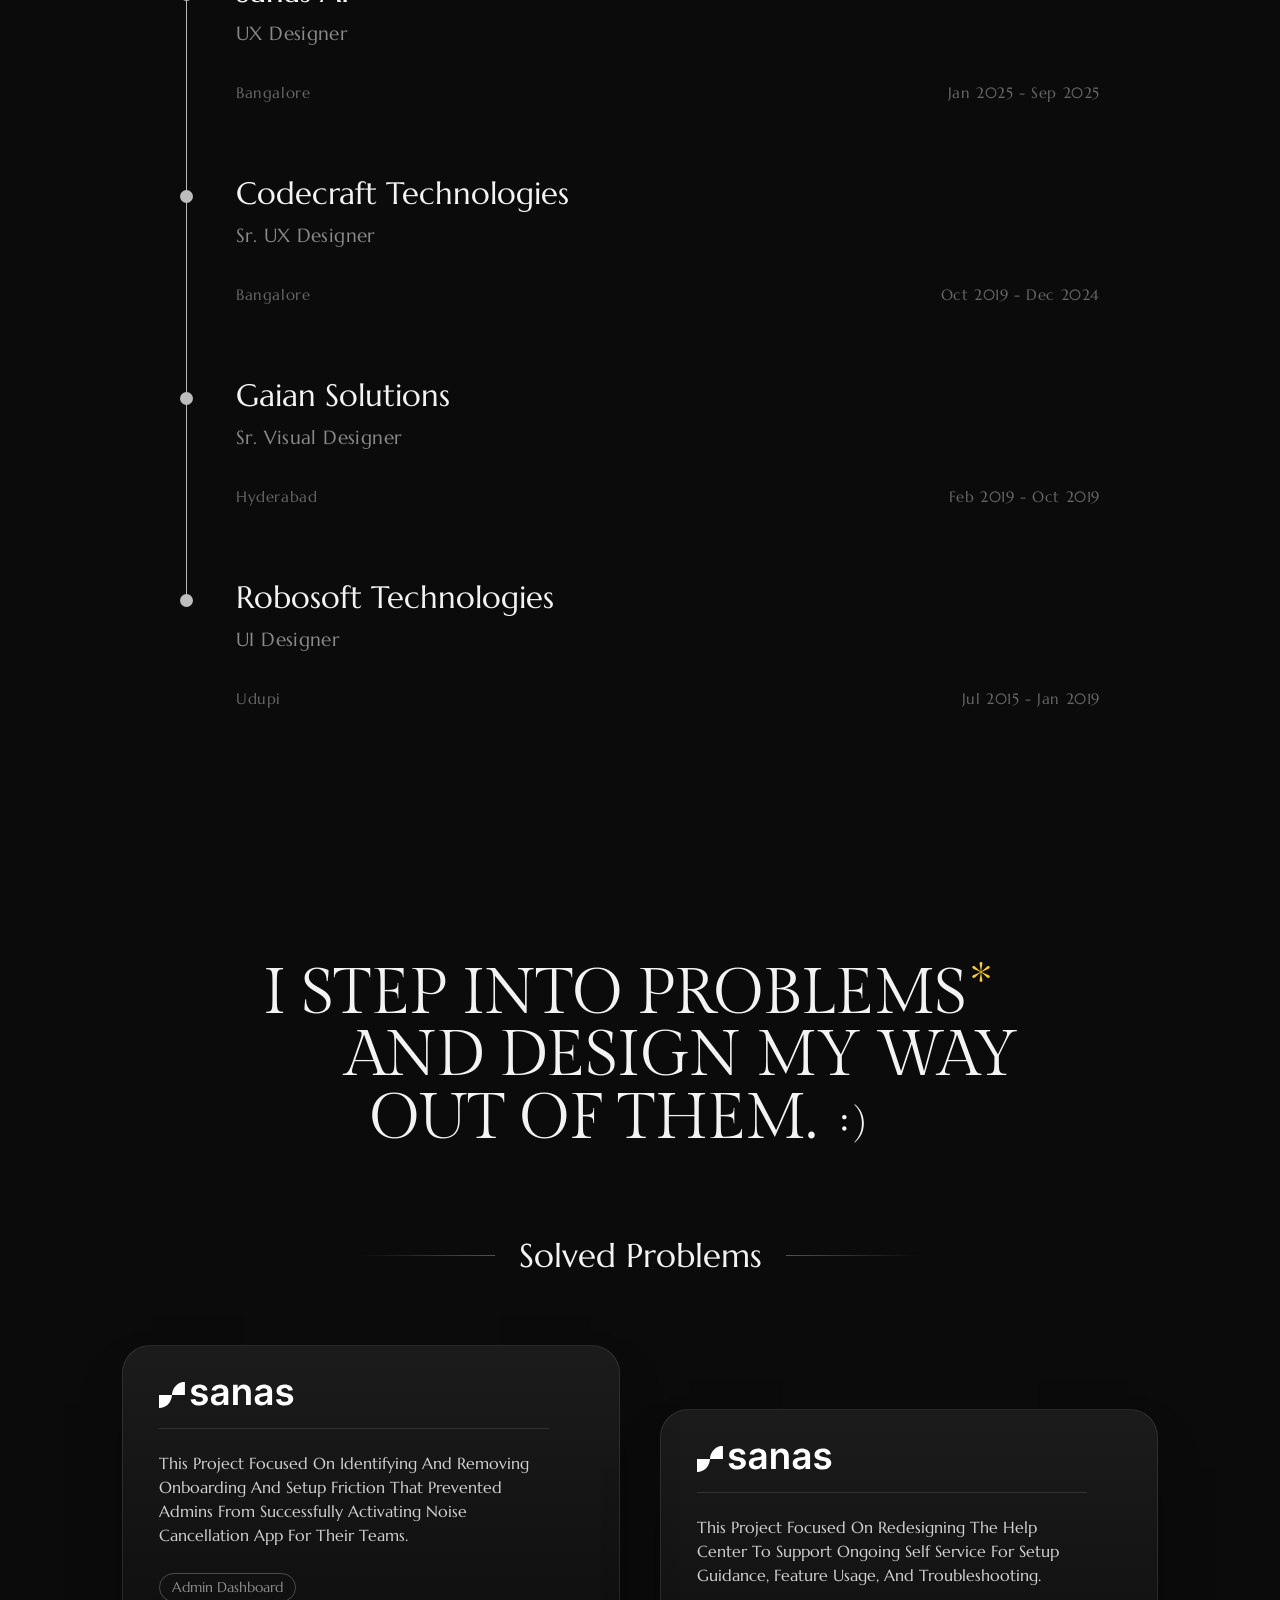
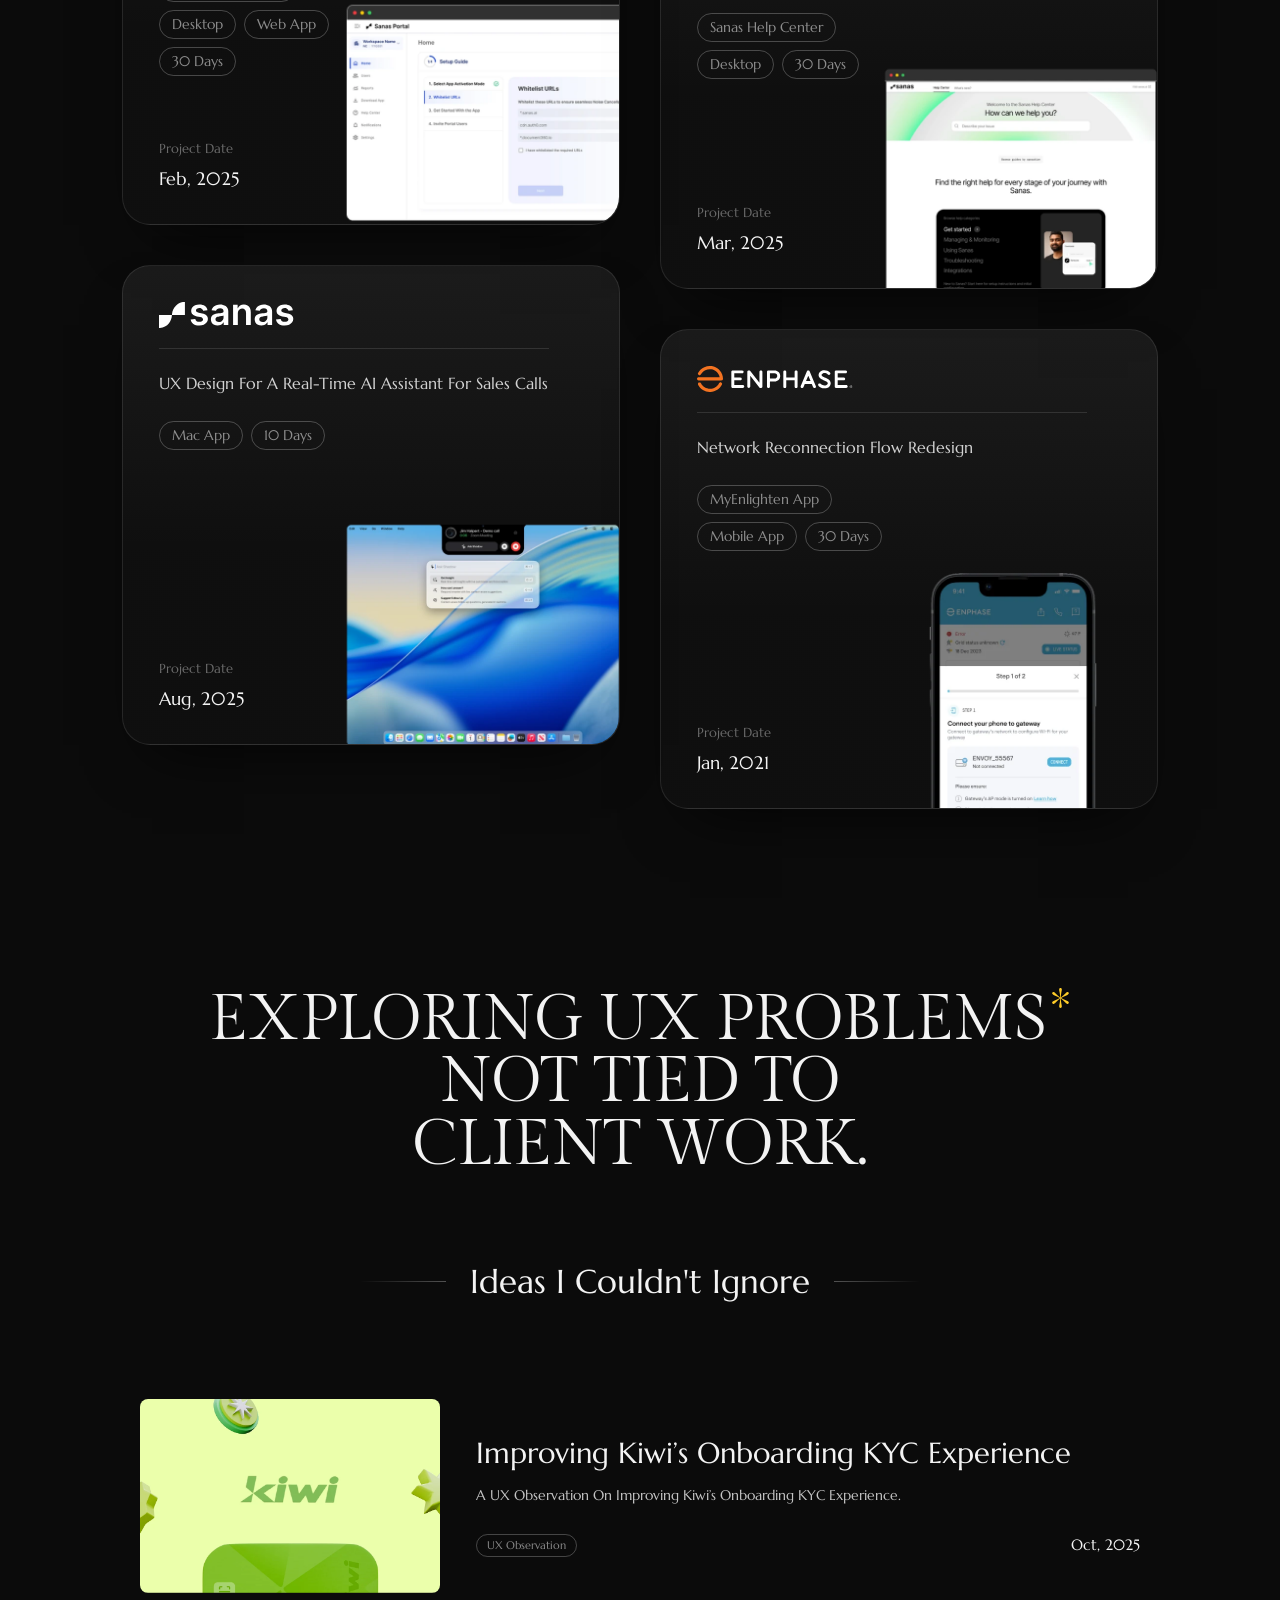
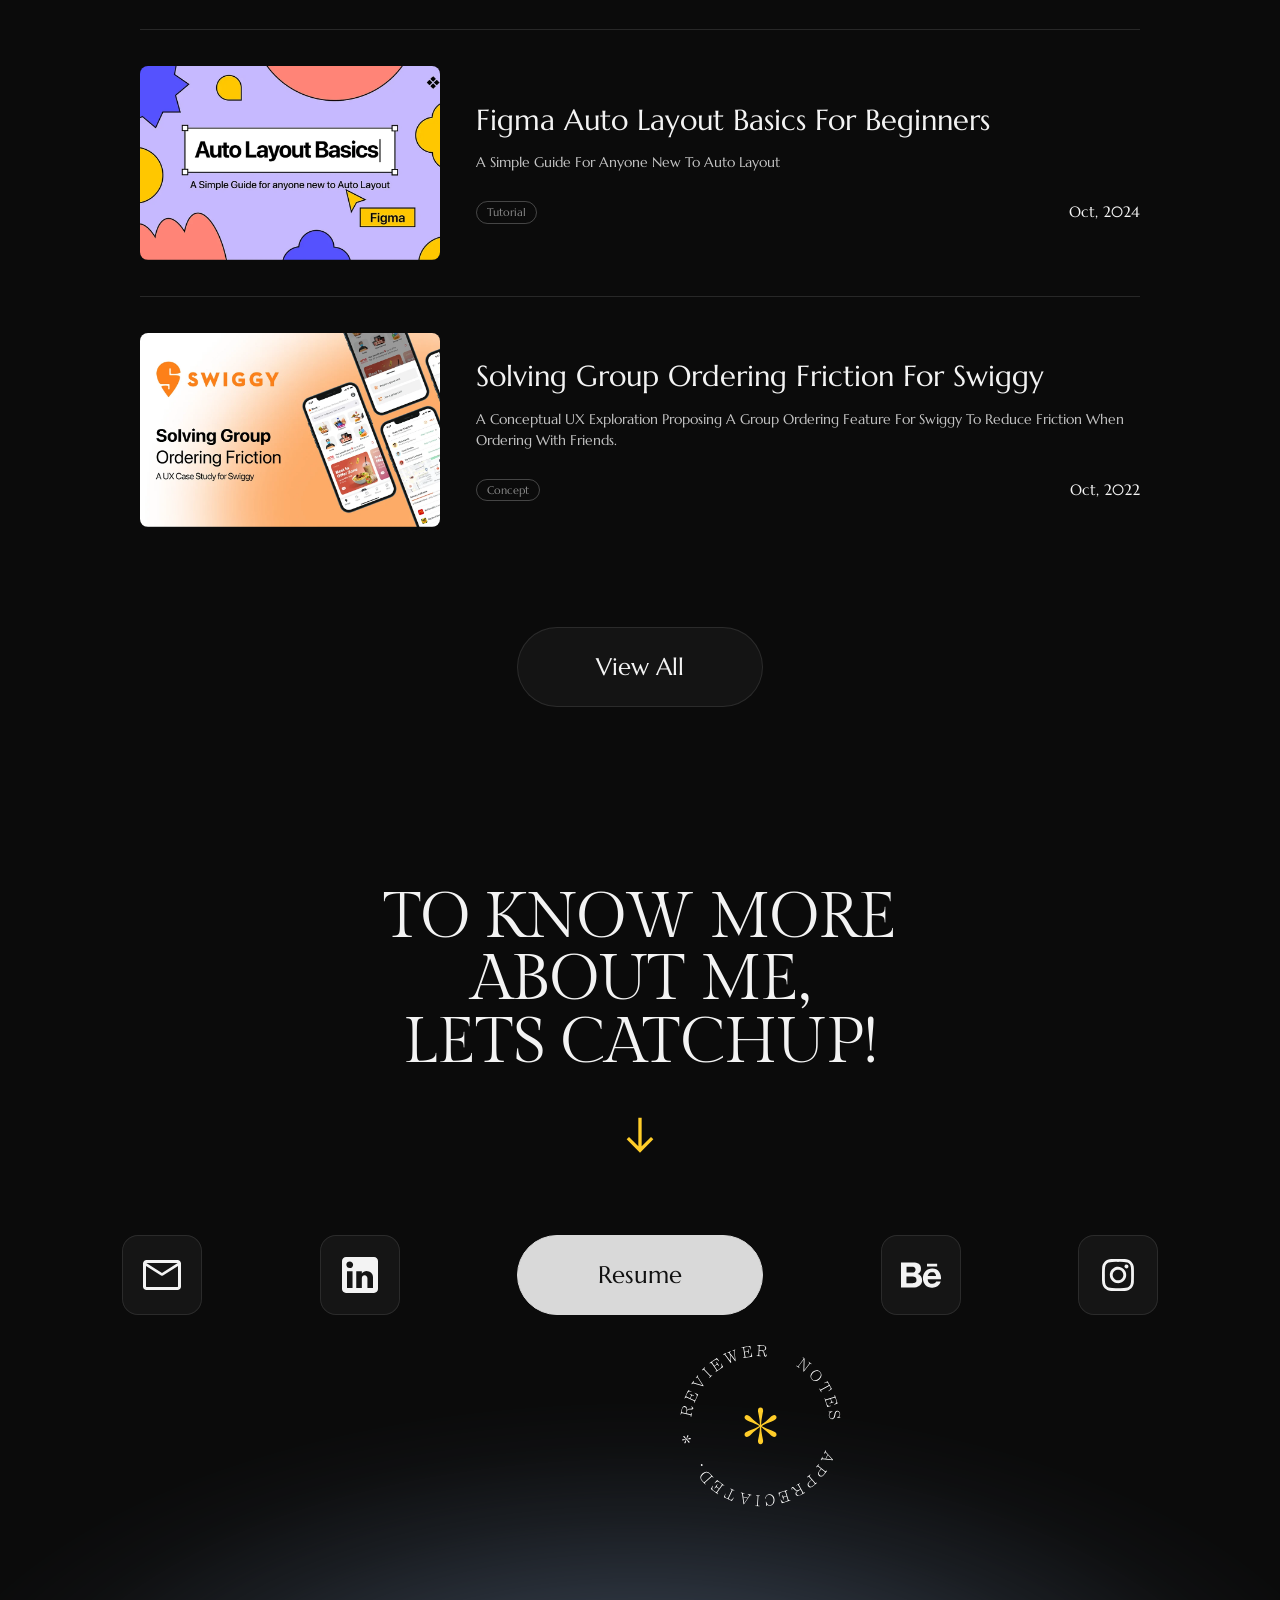
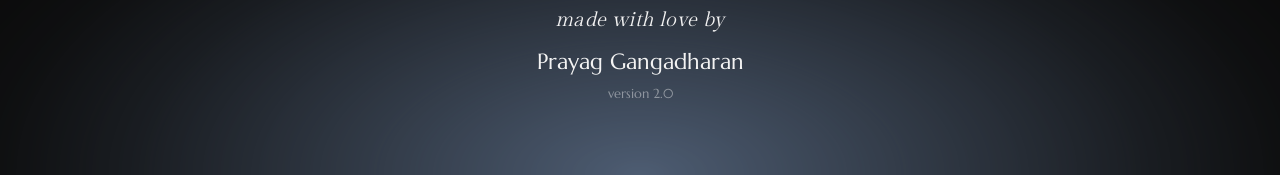
==== commit ca545349: "Splash: fade the yellow dot away as the G forms again Co-Authored-By: Claude Opus 5.5 <noreply@anthr" ====
--- a/index.html
+++ b/index.html
@@ -14,7 +14,7 @@
   <link rel="icon" href="assets/brand/favicon-32.png" sizes="32x32" type="image/png">
   <link rel="apple-touch-icon" href="assets/brand/apple-touch-icon.png">
   <link rel="stylesheet" href="assets/brand/loader.css?v=5">
-  <script src="assets/brand/loader.js?v=5"></script>
+  <script src="assets/brand/loader.js?v=6"></script>
   <link rel="preconnect" href="https://fonts.googleapis.com">
   <link rel="preconnect" href="https://fonts.gstatic.com" crossorigin>
   <link rel="stylesheet" href="https://fonts.googleapis.com/css2?family=Gilda+Display&family=Marcellus&display=swap">
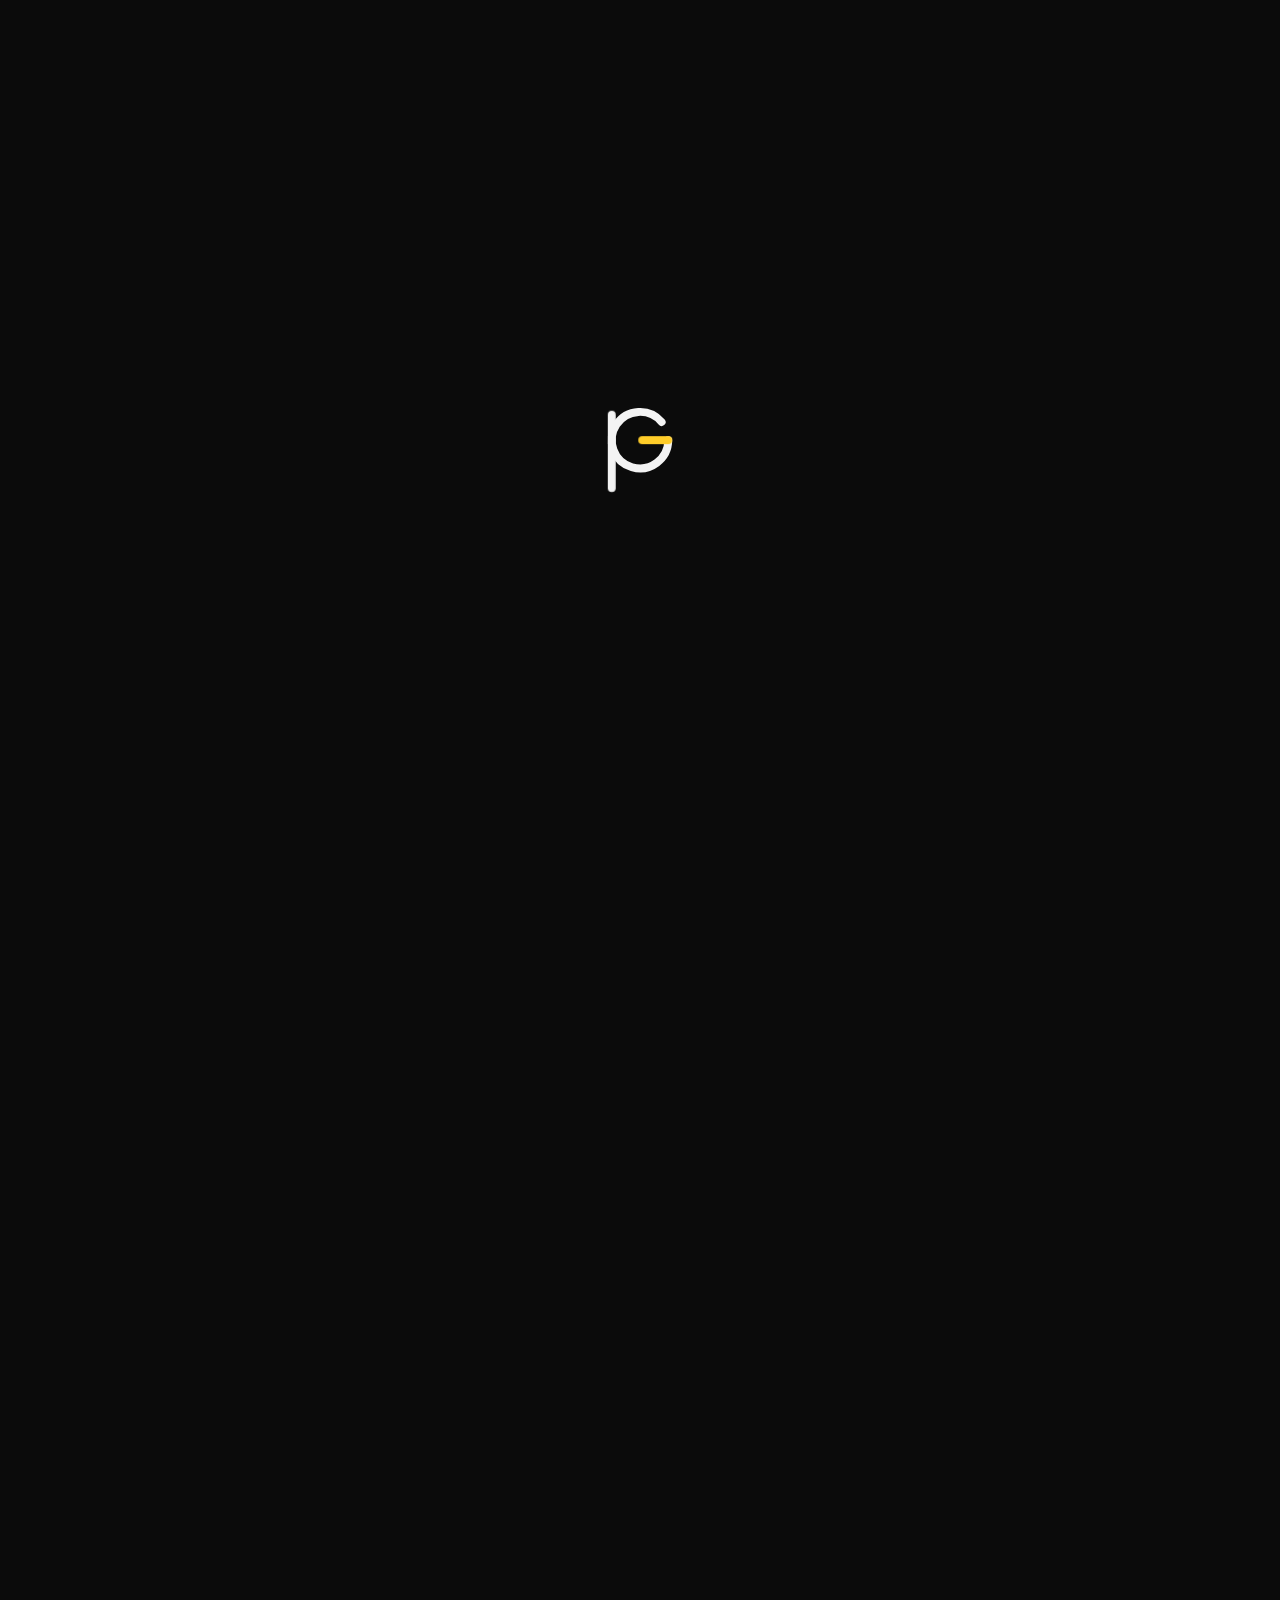
==== commit b61c475f: "Contact links Published from /admin" ====
--- a/index.html
+++ b/index.html
@@ -139,7 +139,7 @@
     <p class="footer__version">version 1.9</p>
   </footer>
 
-  <script src="content/site.js?v=mwf2tlqj" defer></script>
+  <script src="content/site.js?v=mwnr69r6" defer></script>
   <script src="home.js?v=2" defer></script>
   <script src="analytics.js?v=1" defer></script>
   <script src="script.js?v=7" defer></script>
